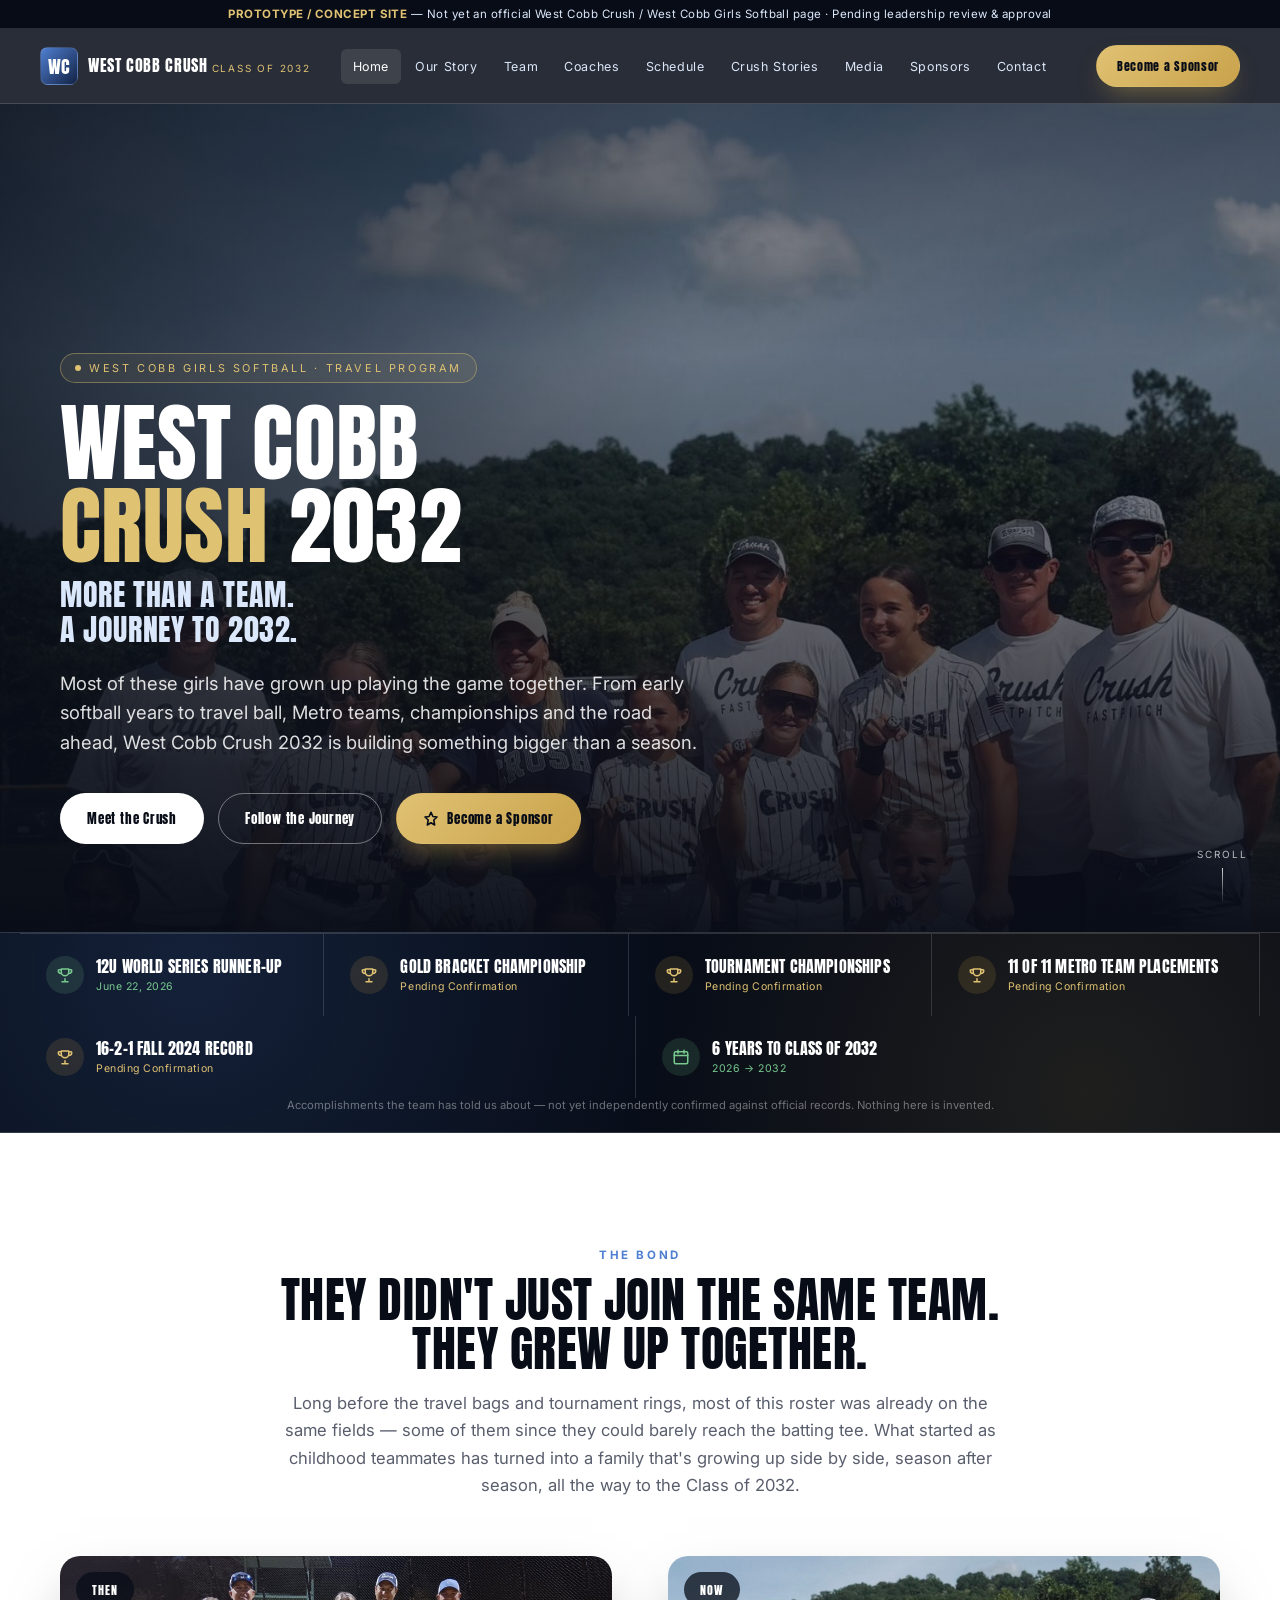
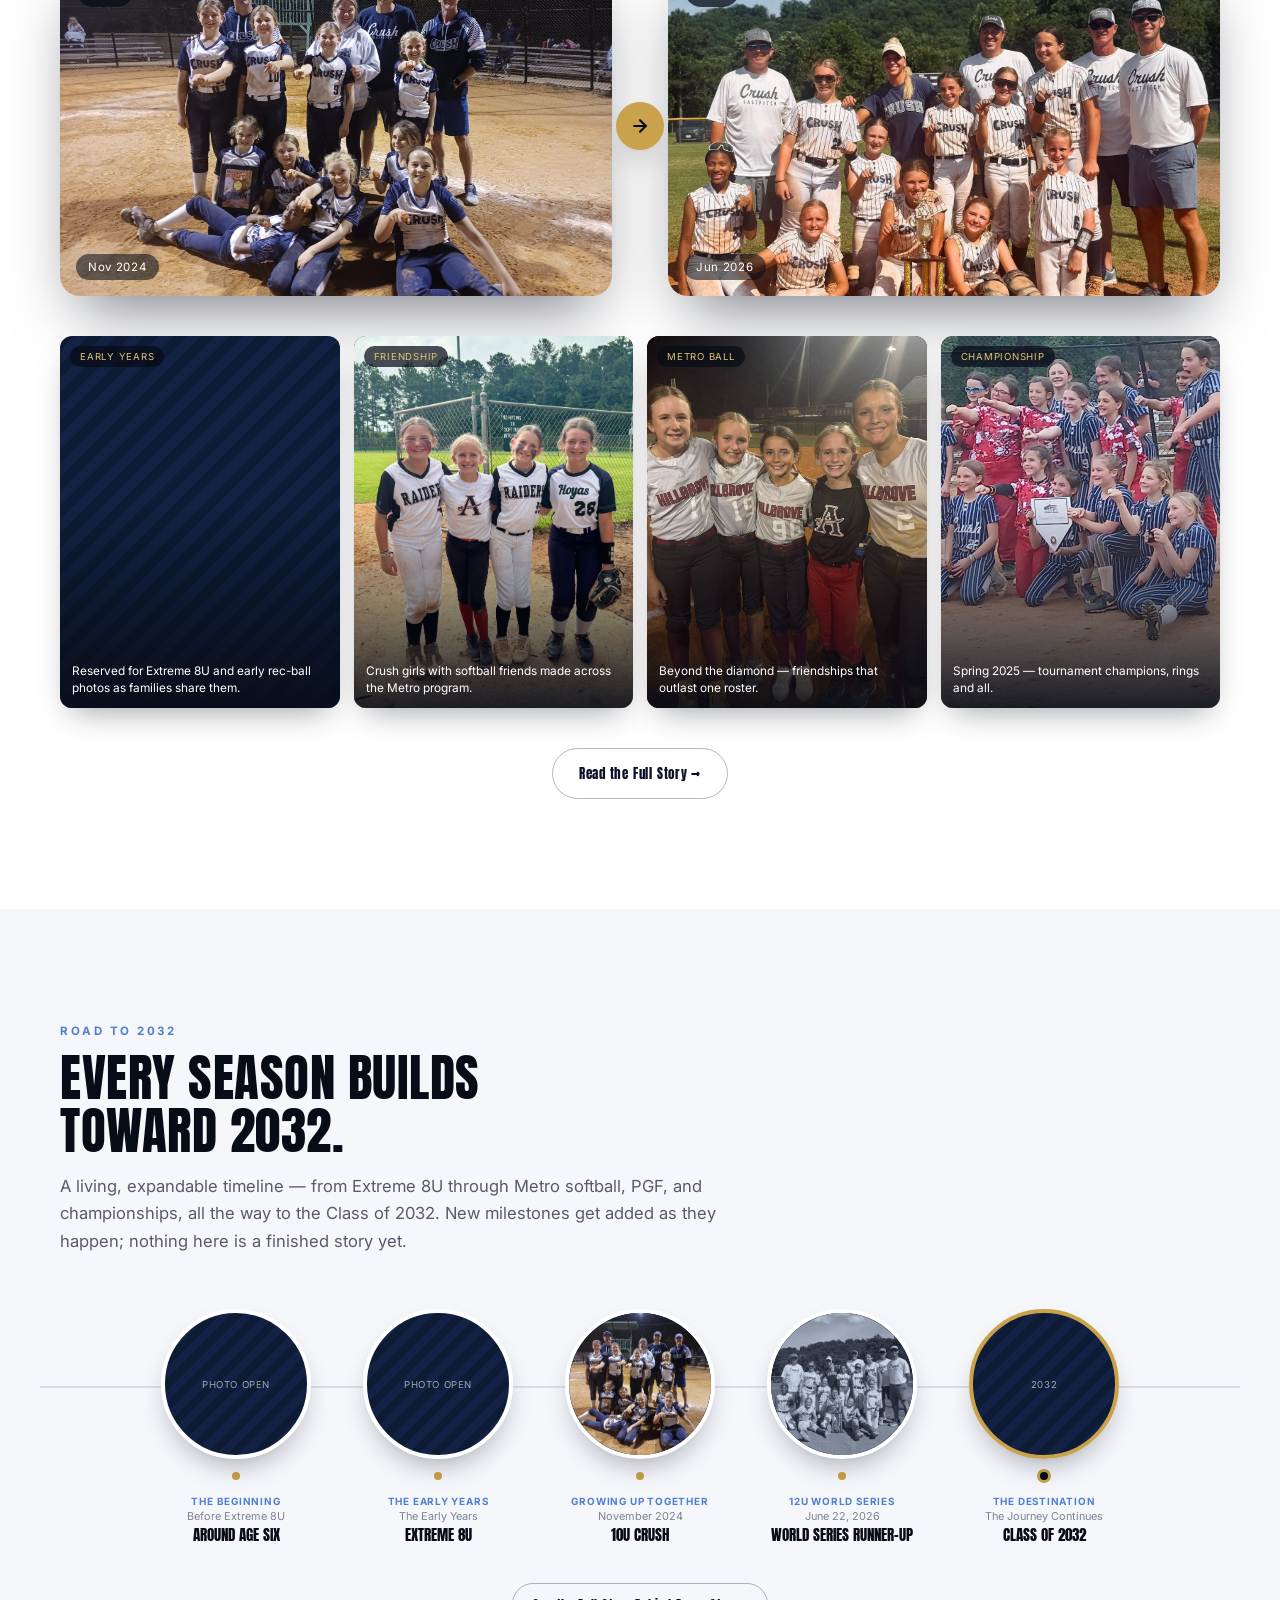
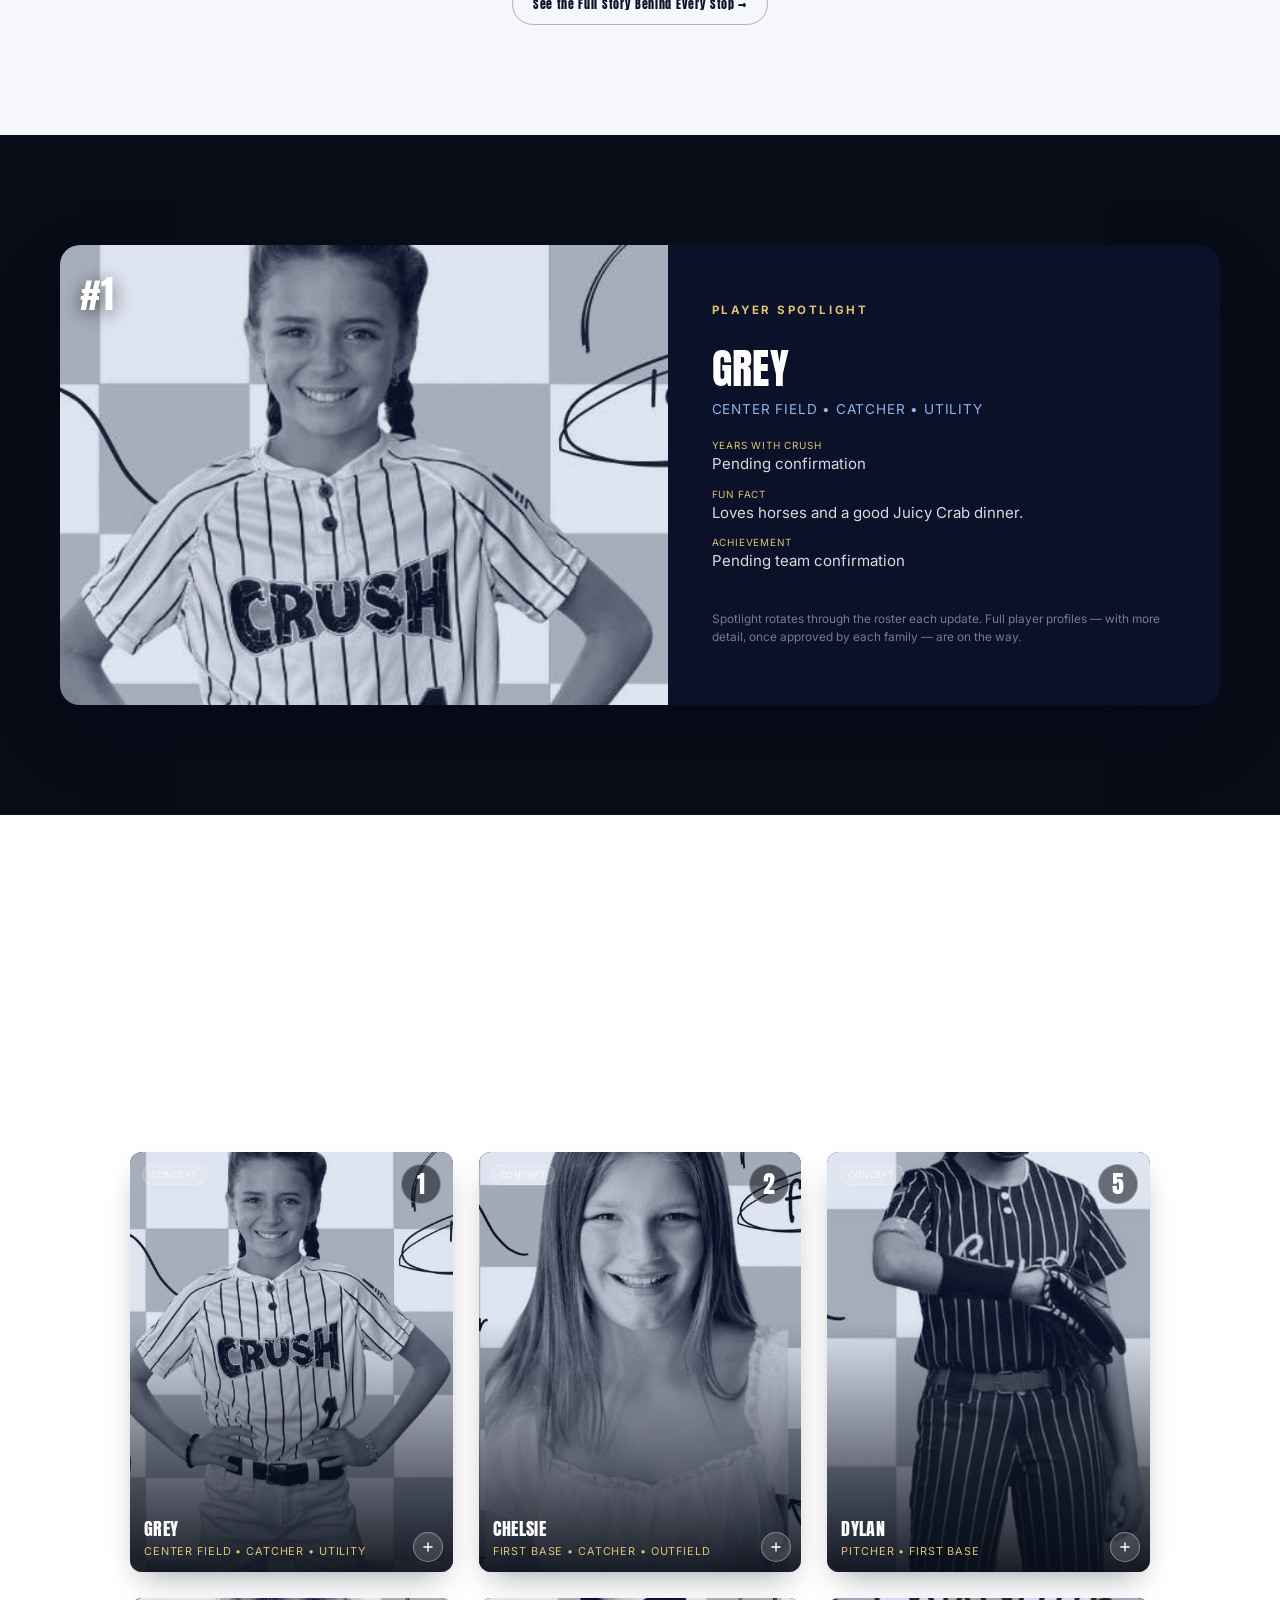
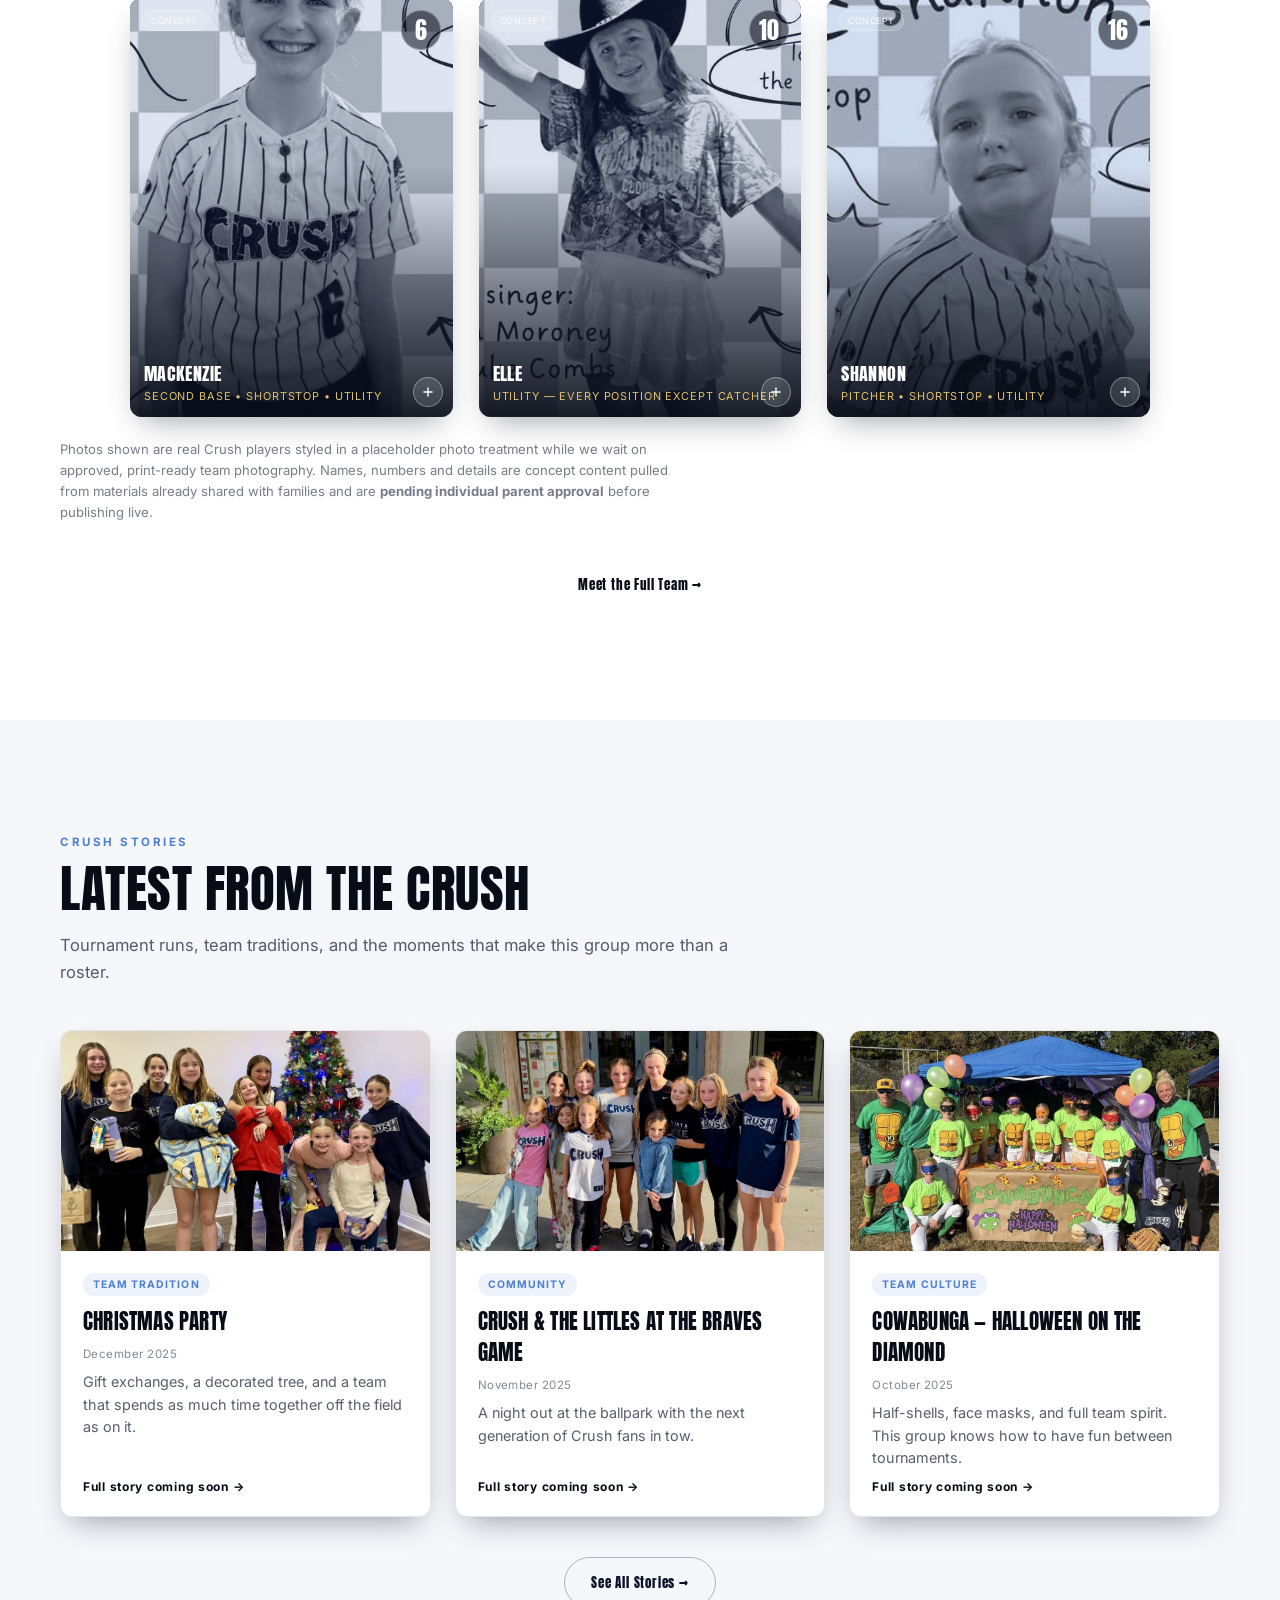
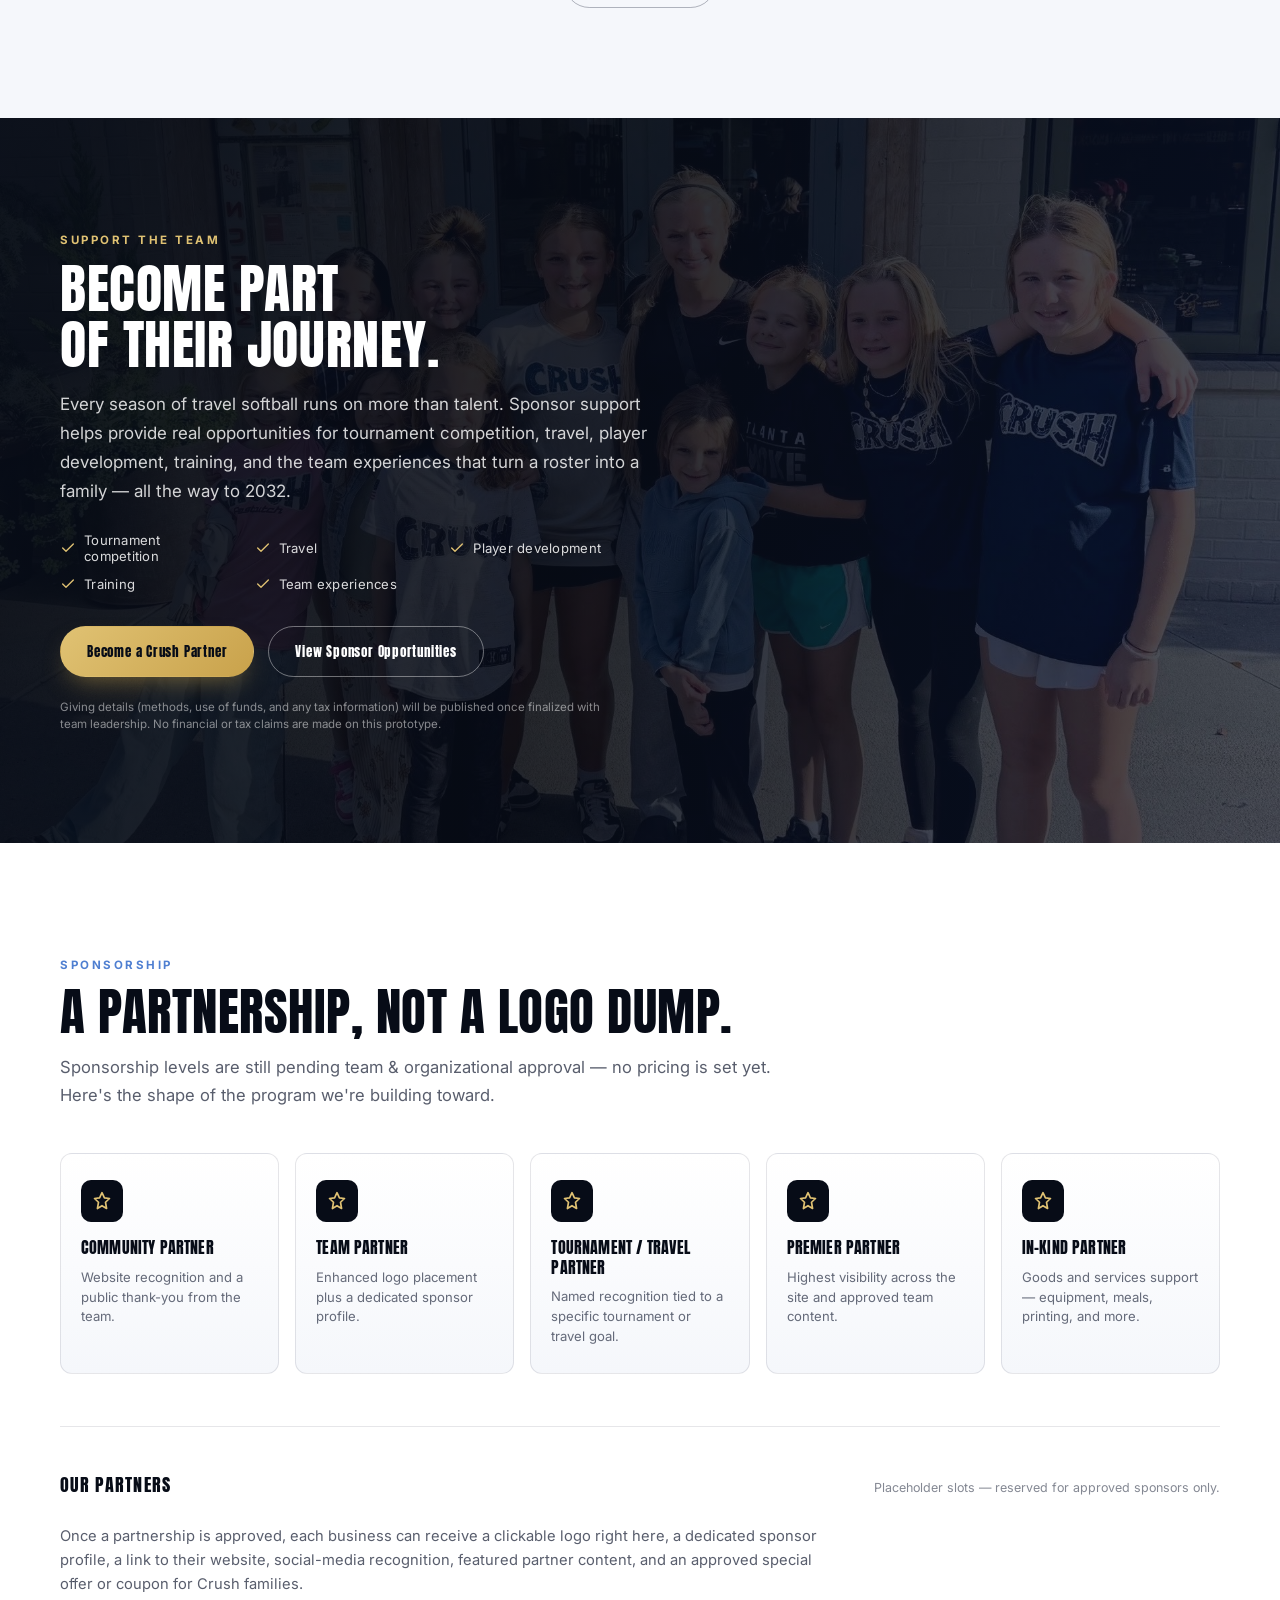
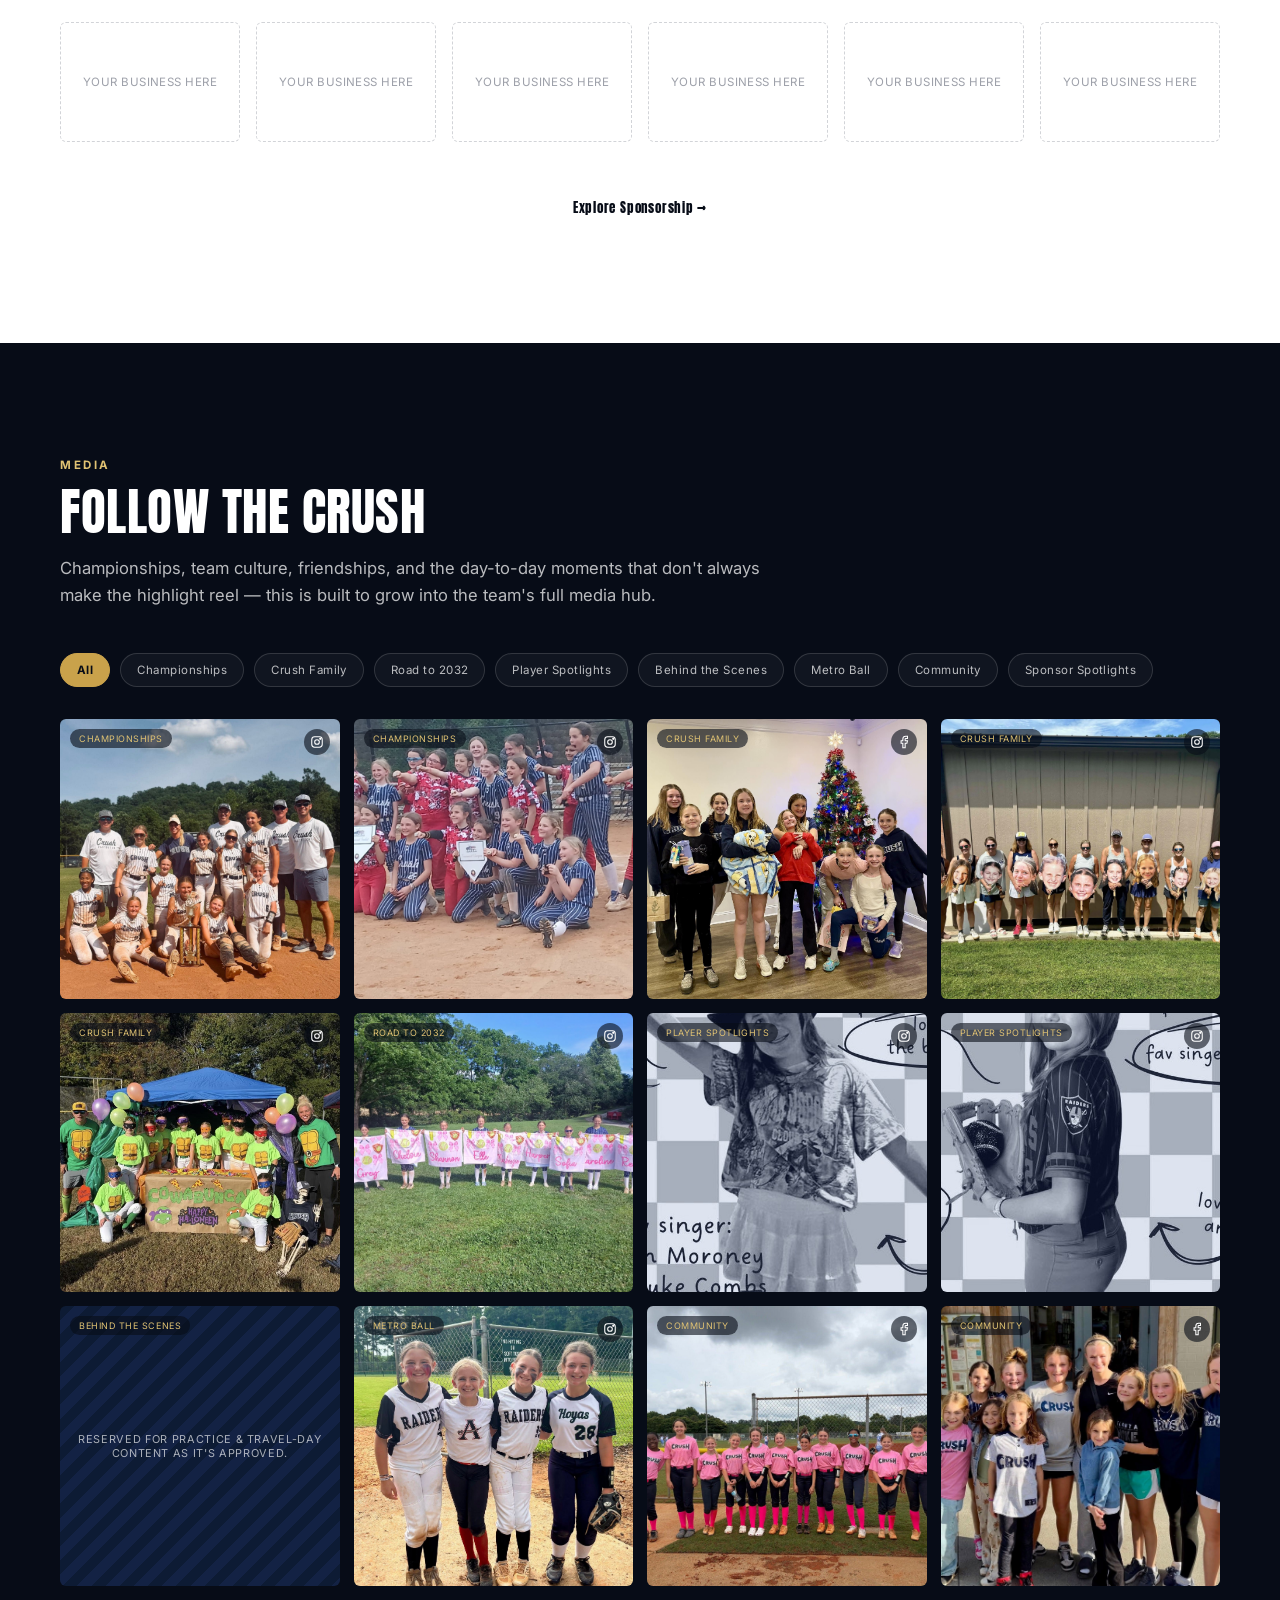
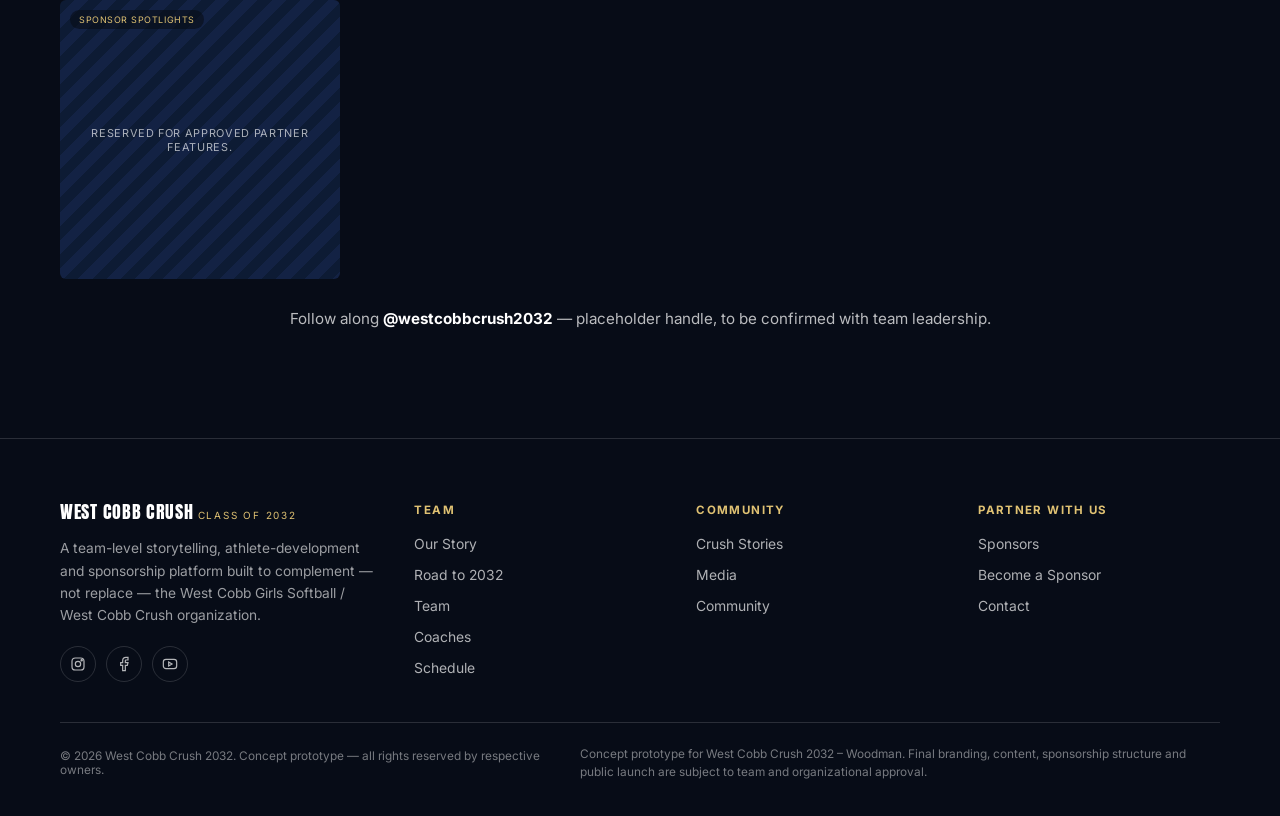
==== index.html @ 7a0d39ae "Initial site upload" ====
<!DOCTYPE html>
<html lang="en">
<head>
<meta charset="UTF-8">
<meta name="viewport" content="width=device-width, initial-scale=1.0">
<title>West Cobb Crush 2032 — More Than a Team. A Journey to 2032.</title>
<meta name="description" content="West Cobb Crush 2032 — a competitive girls travel softball team's digital home: their story, their journey, and how sponsors help fuel it.">

<!-- SEO / social preview (placeholder — update with real domain + image once live) -->
<meta property="og:title" content="West Cobb Crush 2032 — More Than a Team.">
<meta property="og:description" content="They didn't just join the same team. They grew up together. Follow the journey to the Class of 2032.">
<meta property="og:type" content="website">

<link rel="preconnect" href="https://fonts.googleapis.com">
<link rel="preconnect" href="https://fonts.gstatic.com" crossorigin>
<link href="https://fonts.googleapis.com/css2?family=Anton&family=Inter:wght@400;500;600;700;800&display=swap" rel="stylesheet">
<link rel="stylesheet" href="styles.css">
</head>
<body data-page="home">

<div id="site-header-mount"></div>

<main id="main">

  <!-- =================================================================
       1. CINEMATIC HERO
       ================================================================= -->
  <section class="hero" id="top">
    <div class="hero-media" role="img" aria-label="West Cobb Crush players celebrating on the infield with a championship trophy"></div>
    <div class="hero-scrim"></div>
    <div class="hero-content">
      <span class="eyebrow"><span class="dot"></span> West Cobb Girls Softball &middot; Travel Program</span>
      <h1>WEST COBB<br><span class="accent">CRUSH</span> 2032</h1>
      <p class="tagline">More than a team.<br>A journey to 2032.</p>
      <p class="lede">Most of these girls have grown up playing the game together. From early softball years to travel ball, Metro teams, championships and the road ahead, West Cobb Crush 2032 is building something bigger than a season.</p>
      <div class="hero-ctas">
        <a href="team.html" class="btn btn-primary">Meet the Crush</a>
        <a href="our-story.html" class="btn btn-outline">Follow the Journey</a>
        <a href="become-a-sponsor.html" class="btn btn-gold btn-emphasis">
          <svg viewBox="0 0 24 24" width="16" height="16" fill="none" stroke="currentColor" stroke-width="2.4" stroke-linecap="round" stroke-linejoin="round"><path d="M12 2l2.9 6.3L21 9l-4.8 4.5L17.5 21 12 17.6 6.5 21l1.3-7.5L3 9l6.1-.7z"/></svg>
          Become a Sponsor
        </a>
      </div>
    </div>
    <div class="hero-scroll" aria-hidden="true">
      <span>SCROLL</span>
      <span class="line"></span>
    </div>
  </section>

  <!-- =================================================================
       2. IMPACT / CREDIBILITY STRIP
       ================================================================= -->
  <section class="impact" aria-labelledby="impact-heading">
    <div class="container" style="padding-left:0; padding-right:0;">
      <h2 id="impact-heading" class="visually-hidden">Team highlights and milestones</h2>
      <div class="impact-strip" id="impactStrip" data-reveal></div>
    </div>
    <p style="text-align:center; margin-top:0; padding:0 20px 20px; font-size:.7rem; color:rgba(255,255,255,0.4);">
      Accomplishments the team has told us about — not yet independently confirmed against official records. Nothing here is invented.
    </p>
  </section>

  <!-- =================================================================
       3. THEY GREW UP TOGETHER — signature storytelling section
       ================================================================= -->
  <section class="grew-up section-pad" id="story">
    <div class="container">
      <div class="section-head center" data-reveal>
        <span class="kicker" id="growthKicker"></span>
        <h2 id="growthHeading"></h2>
        <p class="desc" id="growthCopy"></p>
      </div>

      <div class="then-now" data-reveal>
        <div class="then-now-panel then" id="thenPanel"></div>
        <div class="then-now-arrow" aria-hidden="true">
          <svg viewBox="0 0 24 24" width="20" height="20" fill="none" stroke="currentColor" stroke-width="2.5" stroke-linecap="round" stroke-linejoin="round"><line x1="5" y1="12" x2="19" y2="12"/><polyline points="12 5 19 12 12 19"/></svg>
        </div>
        <div class="then-now-panel now" id="nowPanel"></div>
      </div>

      <div class="growth-mosaic" id="growthMosaic" data-reveal></div>

      <div class="section-cta">
        <a href="our-story.html" class="btn btn-outline-dark">Read the Full Story &rarr;</a>
      </div>
    </div>
  </section>

  <!-- =================================================================
       4. ROAD TO 2032
       ================================================================= -->
  <section class="road section-pad" id="road">
    <div class="container">
      <div class="section-head" data-reveal>
        <span class="kicker">Road to 2032</span>
        <h2>Every season builds<br>toward 2032.</h2>
        <p class="desc">A living, expandable timeline — from Extreme 8U through Metro softball, PGF, and championships, all the way to the Class of 2032. New milestones get added as they happen; nothing here is a finished story yet.</p>
      </div>
    </div>

    <div class="container">
      <div class="journey-strip" id="journeyStrip" data-reveal></div>
      <div class="timeline-actions">
        <a href="our-story.html#road" class="btn btn-outline-dark btn-sm">See the Full Story Behind Every Stop &rarr;</a>
      </div>
    </div>
  </section>

  <!-- =================================================================
       4b. PLAYER SPOTLIGHT
       ================================================================= -->
  <section class="spotlight section-pad" id="spotlight-section">
    <div class="container">
      <div id="spotlight" data-reveal></div>
    </div>
  </section>

  <!-- =================================================================
       5. MEET THE CRUSH
       ================================================================= -->
  <section class="roster section-pad" id="roster">
    <div class="container">
      <div class="section-head" data-reveal>
        <span class="kicker">The Roster</span>
        <h2>Meet the Crush</h2>
        <p class="desc">A preview of the athletes behind the name. Every player profile on this site is built field-by-field so each family can choose exactly what's public — nothing publishes without approval.</p>
      </div>

      <div class="roster-grid" id="rosterGrid" data-reveal></div>

      <p class="roster-footnote">
        Photos shown are real Crush players styled in a placeholder photo treatment while we wait on approved, print-ready team photography. Names, numbers and details are concept content pulled from materials already shared with families and are <strong>pending individual parent approval</strong> before publishing live.
      </p>

      <div class="roster-actions">
        <a href="team.html" class="btn btn-primary">Meet the Full Team &rarr;</a>
      </div>
    </div>
  </section>

  <!-- =================================================================
       6. LATEST FROM THE CRUSH
       ================================================================= -->
  <section class="stories section-pad" id="latest">
    <div class="container">
      <div class="section-head" data-reveal>
        <span class="kicker">Crush Stories</span>
        <h2>Latest from the Crush</h2>
        <p class="desc">Tournament runs, team traditions, and the moments that make this group more than a roster.</p>
      </div>
      <div class="stories-grid" id="storiesGrid" data-reveal></div>
      <div class="section-cta">
        <a href="crush-stories.html" class="btn btn-outline-dark">See All Stories &rarr;</a>
      </div>
    </div>
  </section>

  <!-- =================================================================
       7. BECOME PART OF THEIR JOURNEY (sponsor conversion)
       ================================================================= -->
  <section class="fuel section-pad" id="fuel">
    <div class="fuel-media" role="img" aria-label="West Cobb Crush players on the road at a tournament"></div>
    <div class="fuel-scrim"></div>
    <div class="container">
      <div class="fuel-content" data-reveal>
        <span class="kicker on-dark">Support the Team</span>
        <h2>Become part<br>of their journey.</h2>
        <p class="lede">Every season of travel softball runs on more than talent. Sponsor support helps provide real opportunities for tournament competition, travel, player development, training, and the team experiences that turn a roster into a family — all the way to 2032.</p>
        <ul class="fuel-list" id="fuelList"></ul>
        <div class="fuel-ctas">
          <a href="become-a-sponsor.html" class="btn btn-gold btn-emphasis">Become a Crush Partner</a>
          <a href="sponsors.html" class="btn btn-outline">View Sponsor Opportunities</a>
        </div>
        <p class="fuel-disclaimer">Giving details (methods, use of funds, and any tax information) will be published once finalized with team leadership. No financial or tax claims are made on this prototype.</p>
      </div>
    </div>
  </section>

  <!-- =================================================================
       8. SPONSOR WALL
       ================================================================= -->
  <section class="sponsor-wall section-pad" id="sponsor-wall">
    <div class="container">
      <div class="section-head" data-reveal>
        <span class="kicker">Sponsorship</span>
        <h2>A partnership, not a logo dump.</h2>
        <p class="desc">Sponsorship levels are still pending team &amp; organizational approval — no pricing is set yet. Here's the shape of the program we're building toward.</p>
      </div>

      <div class="tier-grid" id="tierGrid" data-reveal></div>

      <div class="sponsor-logos" data-reveal>
        <div class="sponsor-logos-head">
          <h3>Our Partners</h3>
          <span>Placeholder slots — reserved for approved sponsors only.</span>
        </div>
        <p class="sponsor-benefits-copy">Once a partnership is approved, each business can receive a clickable logo right here, a dedicated sponsor profile, a link to their website, social-media recognition, featured partner content, and an approved special offer or coupon for Crush families.</p>
        <div class="logo-grid" id="logoGrid"></div>
      </div>

      <div class="sponsor-wall-cta">
        <a href="sponsors.html" class="btn btn-primary">Explore Sponsorship &rarr;</a>
      </div>
    </div>
  </section>

  <!-- =================================================================
       9. MEDIA HUB
       ================================================================= -->
  <section class="social section-pad" id="social">
    <div class="container">
      <div class="section-head" data-reveal>
        <span class="kicker on-dark">Media</span>
        <h2 class="on-dark">Follow the Crush</h2>
        <p class="desc on-dark">Championships, team culture, friendships, and the day-to-day moments that don't always make the highlight reel — this is built to grow into the team's full media hub.</p>
      </div>
      <div class="media-filters" id="mediaFilters" data-reveal></div>
      <div class="social-grid" id="socialGrid" data-reveal></div>
      <p class="social-handle">Follow along <strong>@westcobbcrush2032</strong> — placeholder handle, to be confirmed with team leadership.</p>
    </div>
  </section>

</main>

<div id="site-footer-mount"></div>

<script src="data.js"></script>
<script src="components.js"></script>
<script src="render.js"></script>
<script>
  document.addEventListener("DOMContentLoaded", function () {
    Site.renderImpactStrip("impactStrip");
    Site.renderGrowthStory();
    Site.renderJourneyStrip("journeyStrip", TIMELINE_ERAS.filter(function (e) { return e.highlight; }));
    Site.renderSpotlight("spotlight", PLAYERS[0]);
    Site.renderRoster("rosterGrid", PLAYERS.slice(0, 6));
    Site.renderStories("storiesGrid");
    Site.renderFuelList("fuelList");
    Site.renderSponsorTiers("tierGrid");
    Site.renderLogoWall("logoGrid");
    Site.renderMediaFilters("mediaFilters", "socialGrid");
    Site.renderSocial("socialGrid");
    Site.initReveal();
  });
</script>
</body>
</html>
---- styles.css ----
/* =========================================================================
   WEST COBB CRUSH 2032 — STYLESHEET
   Design system: dark navy / steel blue / white athletic palette with a
   restrained brass/gold accent reserved for sponsor & premium CTAs.
   Mobile-first. Section comments match index.html section IDs.
   ========================================================================= */

:root{
  /* ---- brand palette ---- */
  --navy-950:#070c17;
  --navy-900:#0a1128;
  --navy-800:#0d1b34;
  --navy-700:#132244;
  --navy-600:#1c3059;
  --blue-400:#4f7fd1;
  --blue-300:#8fb3ea;
  --ice-200:#dbe7fa;
  --white:#ffffff;
  --paper:#f5f7fb;
  --gold-400:#c9a24b;
  --gold-300:#e0c273;
  --line-on-dark:rgba(255,255,255,0.14);
  --line-on-light:rgba(10,17,40,0.10);

  /* ---- type ---- */
  --font-display: 'Anton', 'Oswald', sans-serif;
  --font-body: 'Inter', -apple-system, BlinkMacSystemFont, 'Segoe UI', sans-serif;

  /* ---- misc ---- */
  --container: 1240px;
  --radius-sm: 6px;
  --radius-md: 12px;
  --radius-lg: 20px;
  --shadow-lg: 0 30px 60px -20px rgba(6,10,25,0.55);
  --shadow-md: 0 14px 30px -12px rgba(6,10,25,0.4);
  --ease: cubic-bezier(.22,.61,.36,1);
}

*,*::before,*::after{ box-sizing:border-box; }
html{ scroll-behavior:smooth; }
body{
  margin:0;
  font-family:var(--font-body);
  background:var(--paper);
  color:var(--navy-900);
  -webkit-font-smoothing:antialiased;
  overflow-x:hidden;
}
img{ max-width:100%; display:block; }
a{ color:inherit; text-decoration:none; }
ul{ margin:0; padding:0; list-style:none; }
button{ font-family:inherit; cursor:pointer; }
h1,h2,h3,h4{ margin:0; font-family:var(--font-display); font-weight:400; letter-spacing:0.01em; }
p{ margin:0; }
.container{ width:100%; max-width:var(--container); margin:0 auto; padding:0 20px; }
@media(min-width:840px){ .container{ padding:0 40px; } }

.visually-hidden{
  position:absolute; width:1px; height:1px; overflow:hidden;
  clip:rect(0 0 0 0); white-space:nowrap;
}

/* skip link */
.skip-link{
  position:absolute; top:-60px; left:12px; background:var(--gold-400); color:var(--navy-950);
  padding:10px 16px; border-radius:8px; z-index:999; font-weight:700; transition:top .2s var(--ease);
}
.skip-link:focus{ top:12px; }

/* =========================================================================
   STATUS RIBBON (organizational positioning disclosure)
   ========================================================================= */
.status-ribbon{
  background:var(--navy-950);
  color:var(--ice-200);
  font-size:.72rem;
  letter-spacing:.04em;
  text-align:center;
  padding:7px 16px;
  border-bottom:1px solid var(--line-on-dark);
}
.status-ribbon strong{ color:var(--gold-300); font-weight:700; }

/* =========================================================================
   NAV
   ========================================================================= */
.site-header{
  position:sticky; top:0; z-index:100;
  background:rgba(7,12,23,0.86);
  backdrop-filter:blur(10px) saturate(140%);
  -webkit-backdrop-filter:blur(10px) saturate(140%);
  border-bottom:1px solid var(--line-on-dark);
}
.nav{
  display:flex; align-items:center; justify-content:space-between;
  padding:14px 20px;
}
@media(min-width:840px){ .nav{ padding:16px 40px; } }

.brand{ display:flex; align-items:center; gap:10px; color:var(--white); }
.brand-mark{
  width:38px; height:38px; border-radius:8px;
  background:linear-gradient(135deg,var(--blue-400),var(--navy-700));
  display:flex; align-items:center; justify-content:center;
  font-family:var(--font-display); font-size:1.1rem; color:var(--white);
  border:1px solid var(--line-on-dark);
  flex:none;
}
.brand-text{ line-height:1.05; }
.brand-text .line1{ font-family:var(--font-display); font-size:1rem; letter-spacing:.04em; }
.brand-text .line2{ font-size:.62rem; letter-spacing:.18em; color:var(--gold-300); }

.nav-links{
  display:none;
  align-items:center;
  gap:2px;
}
@media(min-width:1080px){
  .nav-links{ display:flex; }
}
.nav-links a{
  color:var(--ice-200);
  font-size:.78rem;
  letter-spacing:.05em;
  padding:10px 12px;
  border-radius:6px;
  transition:background .18s var(--ease), color .18s var(--ease);
  position:relative;
}
.nav-links a:hover{ background:rgba(255,255,255,0.08); color:var(--white); }
.nav-links a.is-active, .nav-links a[aria-current="page"]{ background:rgba(255,255,255,0.1); color:var(--white); }
.mobile-menu a[aria-current="page"]{ color:var(--gold-300); }
.nav-links .soon{
  opacity:.45;
  pointer-events:none;
}
.nav-links .soon::after{
  content:'SOON';
  font-size:.52rem;
  vertical-align:super;
  margin-left:3px;
  letter-spacing:.05em;
  color:var(--gold-300);
}
.nav-cta{
  display:none;
}
@media(min-width:1080px){
  .nav-cta{
    display:inline-flex;
    margin-left:8px;
  }
}

.nav-toggle{
  display:inline-flex; align-items:center; justify-content:center;
  width:42px; height:42px; border-radius:8px;
  background:rgba(255,255,255,0.06); border:1px solid var(--line-on-dark);
  color:var(--white);
}
@media(min-width:1080px){ .nav-toggle{ display:none; } }
.nav-toggle svg{ width:20px; height:20px; }

.mobile-menu{
  display:none;
  position:fixed; inset:0 0 0 0;
  top:0;
  background:var(--navy-950);
  z-index:150;
  padding:20px;
  overflow-y:auto;
}
.mobile-menu.open{ display:block; }
.mobile-menu-head{ display:flex; justify-content:space-between; align-items:center; margin-bottom:24px; }
.mobile-menu-close{
  width:42px; height:42px; border-radius:8px; background:rgba(255,255,255,0.06);
  border:1px solid var(--line-on-dark); color:var(--white); display:flex; align-items:center; justify-content:center;
}
.mobile-menu ul{ display:flex; flex-direction:column; }
.mobile-menu a{
  color:var(--white); font-family:var(--font-display); font-size:1.5rem;
  letter-spacing:.02em; padding:14px 4px; border-bottom:1px solid var(--line-on-dark);
  display:flex; justify-content:space-between; align-items:center;
}
.mobile-menu .soon{ opacity:.4; pointer-events:none; }
.mobile-menu .soon-tag{ font-family:var(--font-body); font-size:.6rem; letter-spacing:.1em; color:var(--gold-300); }
.mobile-menu .mobile-cta{ margin-top:24px; }

/* =========================================================================
   BUTTONS
   ========================================================================= */
.btn{
  display:inline-flex; align-items:center; justify-content:center; gap:8px;
  font-family:var(--font-display); font-size:.82rem; letter-spacing:.06em;
  padding:15px 26px; border-radius:999px; border:1px solid transparent;
  transition:transform .18s var(--ease), box-shadow .18s var(--ease), background .18s var(--ease), color .18s var(--ease), border-color .18s var(--ease);
  white-space:nowrap;
}
.btn:active{ transform:translateY(1px); }
.btn-primary{
  background:var(--white); color:var(--navy-950);
}
.btn-primary:hover{ background:var(--ice-200); box-shadow:var(--shadow-md); transform:translateY(-2px); }

.btn-gold{
  background:linear-gradient(135deg,var(--gold-300),var(--gold-400));
  color:var(--navy-950);
  box-shadow:0 12px 26px -10px rgba(201,162,75,0.55);
}
.btn-gold:hover{ transform:translateY(-2px); box-shadow:0 18px 34px -10px rgba(201,162,75,0.7); }

.btn-outline{
  background:transparent; color:var(--white); border-color:rgba(255,255,255,0.4);
}
.btn-outline:hover{ background:rgba(255,255,255,0.1); border-color:var(--white); }

.btn-outline-dark{
  background:transparent; color:var(--navy-900); border-color:rgba(10,17,40,0.3);
}
.btn-outline-dark:hover{ background:rgba(10,17,40,0.06); border-color:var(--navy-900); }

.btn-sm{ padding:11px 20px; font-size:.72rem; }
.btn-block{ width:100%; }

/* extra emphasis ring for the hero / fuel "Become a Sponsor" CTA */
.btn-emphasis{
  position:relative;
  animation:emphasisPulse 2.6s ease-out 1;
}
@keyframes emphasisPulse{
  0%{ box-shadow:0 0 0 0 rgba(201,162,75,0.55); }
  70%{ box-shadow:0 0 0 14px rgba(201,162,75,0); }
  100%{ box-shadow:0 0 0 0 rgba(201,162,75,0); }
}

/* =========================================================================
   HERO
   ========================================================================= */
.hero{
  position:relative;
  min-height:92vh;
  display:flex; flex-direction:column; justify-content:flex-end;
  color:var(--white);
  overflow:hidden;
}
.hero-media{
  position:absolute; inset:0;
  background-image:url('assets/photos/hero.jpg');
  background-size:cover;
  background-position:center 18%;
  transform:scale(1.04);
}
.hero-scrim{
  position:absolute; inset:0;
  background:
    linear-gradient(180deg, rgba(7,12,23,0.55) 0%, rgba(7,12,23,0.35) 30%, rgba(7,12,23,0.65) 68%, rgba(7,12,23,0.96) 100%),
    linear-gradient(90deg, rgba(7,12,23,0.7) 0%, rgba(7,12,23,0.1) 55%);
}
.hero-content{
  position:relative;
  padding:120px 20px 64px;
  max-width:var(--container);
  margin:0 auto;
  width:100%;
}
@media(min-width:840px){ .hero-content{ padding:160px 40px 88px; } }

.eyebrow{
  display:inline-flex; align-items:center; gap:8px;
  font-size:.68rem; letter-spacing:.24em; text-transform:uppercase;
  color:var(--gold-300); margin-bottom:18px;
  border:1px solid rgba(224,194,115,0.4);
  padding:7px 14px; border-radius:999px;
  background:rgba(224,194,115,0.08);
}
.eyebrow .dot{ width:6px; height:6px; border-radius:50%; background:var(--gold-300); }

.hero h1{
  font-size:clamp(2.6rem, 9vw, 5.4rem);
  line-height:0.96;
  letter-spacing:.005em;
  text-transform:uppercase;
}
.hero h1 .accent{ color:var(--gold-300); }
.hero .tagline{
  font-family:var(--font-display);
  font-size:clamp(1.15rem, 3vw, 1.9rem);
  letter-spacing:.02em;
  text-transform:uppercase;
  color:var(--ice-200);
  margin-top:10px;
  line-height:1.15;
}
.hero .lede{
  margin-top:22px;
  font-size:clamp(1rem,1.6vw,1.15rem);
  line-height:1.6;
  color:rgba(255,255,255,0.86);
  max-width:640px;
}
.hero-ctas{
  margin-top:36px;
  display:flex; flex-wrap:wrap; gap:14px;
}
.hero-scroll{
  position:absolute; bottom:28px; right:32px;
  display:none;
  flex-direction:column; align-items:center; gap:8px;
  color:rgba(255,255,255,0.7); font-size:.62rem; letter-spacing:.2em;
}
@media(min-width:840px){ .hero-scroll{ display:flex; } }
.hero-scroll .line{ width:1px; height:36px; background:linear-gradient(180deg, rgba(255,255,255,.8), transparent); animation:scrollPulse 2s infinite; }
@keyframes scrollPulse{ 0%{ opacity:.2; } 50%{ opacity:1; } 100%{ opacity:.2; } }

/* =========================================================================
   SECTION SCAFFOLDING
   ========================================================================= */
section{ position:relative; }
.section-pad{ padding:76px 0; }
@media(min-width:840px){ .section-pad{ padding:110px 0; } }
.section-pad-sm{ padding:56px 0; }
@media(min-width:840px){ .section-pad-sm{ padding:80px 0; } }

.section-head{
  max-width:720px;
  margin-bottom:44px;
}
.section-head.center{ margin-left:auto; margin-right:auto; text-align:center; }
.kicker{
  display:inline-block;
  font-size:.72rem; letter-spacing:.22em; text-transform:uppercase;
  color:var(--blue-400); font-weight:700; margin-bottom:14px;
}
.kicker.on-dark{ color:var(--gold-300); }
.section-head h2{
  font-size:clamp(2rem, 4.6vw, 3.2rem);
  text-transform:uppercase;
  line-height:1.02;
  color:var(--navy-950);
}
.section-head h2.on-dark{ color:var(--white); }
.section-head .desc{
  margin-top:16px;
  font-size:1.04rem;
  line-height:1.65;
  color:rgba(10,17,40,0.68);
}
.section-head .desc.on-dark{ color:rgba(255,255,255,0.72); }

.on-dark-section{ background:var(--navy-950); color:var(--white); }

/* =========================================================================
   IMPACT / CREDIBILITY STRIP
   ========================================================================= */
.impact{
  background:
    radial-gradient(circle at 15% 20%, rgba(79,127,209,0.18), transparent 45%),
    radial-gradient(circle at 85% 80%, rgba(201,162,75,0.12), transparent 40%),
    var(--navy-950);
  color:var(--white);
  border-top:1px solid var(--line-on-dark);
  border-bottom:1px solid var(--line-on-dark);
}
.impact-kicker{ display:block; margin-bottom:18px; }

.impact-grid{
  display:grid; grid-template-columns:1fr; gap:1px;
  background:var(--line-on-dark);
  border:1px solid var(--line-on-dark);
  border-radius:var(--radius-lg);
  overflow:hidden;
}
@media(min-width:560px){ .impact-grid{ grid-template-columns:repeat(2,1fr); } }
@media(min-width:760px){ .impact-grid{ grid-template-columns:repeat(3,1fr); } }
@media(min-width:960px){ .impact-grid{ grid-template-columns:repeat(6,1fr); } }
.impact-tile{
  background:var(--navy-950);
  padding:30px 22px;
  text-align:center;
  display:flex; flex-direction:column; align-items:center; justify-content:center;
  gap:10px;
}
.impact-value{
  font-family:var(--font-display);
  font-size:clamp(2.4rem, 5vw, 3.4rem);
  color:var(--white);
  line-height:1;
}
.impact-value.impact-value--label{
  font-size:clamp(1.05rem, 2vw, 1.3rem);
  text-transform:uppercase;
  letter-spacing:.02em;
  line-height:1.25;
}
.impact-value.placeholder{ color:rgba(255,255,255,0.7); }
.impact-label{
  font-size:.78rem; letter-spacing:.08em; text-transform:uppercase;
  color:rgba(255,255,255,0.65);
}
.impact-note{
  font-size:.66rem; letter-spacing:.06em; color:var(--gold-300);
  text-transform:uppercase;
  border:1px solid rgba(224,194,115,0.35);
  border-radius:999px; padding:4px 12px;
}
.impact-tile.verified .impact-note{ color:#78c98f; border-color:rgba(120,201,143,0.4); }

/* Compact single-line highlight strip — used on Home instead of the boxed
   grid above, so highlights read like confident quick-hit stats rather
   than a wall of "pending" cards. */
.impact-strip{
  display:flex; flex-wrap:wrap; justify-content:center;
  gap:0;
  border-top:1px solid var(--line-on-dark);
}
.is-item{
  display:flex; align-items:center; gap:12px;
  padding:22px 26px;
  border-right:1px solid var(--line-on-dark);
  flex:1 1 auto;
  min-width:220px;
}
.is-item:last-child{ border-right:none; }
.is-icon{
  flex:none; width:38px; height:38px; border-radius:50%;
  background:rgba(201,162,75,0.14); color:var(--gold-300);
  display:flex; align-items:center; justify-content:center;
}
.is-icon svg{ width:18px; height:18px; }
.is-text{ line-height:1.3; }
.is-value{ font-family:var(--font-display); font-size:1.02rem; letter-spacing:.01em; text-transform:uppercase; color:var(--white); }
.is-status{ display:block; font-size:.66rem; letter-spacing:.05em; color:var(--gold-300); margin-top:2px; }
.is-item.verified .is-status{ color:#78c98f; }
.is-item.verified .is-icon{ background:rgba(120,201,143,0.14); color:#78c98f; }

/* =========================================================================
   PLAYER SPOTLIGHT — big magazine-style feature card
   ========================================================================= */
.spotlight{ background:var(--navy-950); color:var(--white); overflow:hidden; }
.spotlight-card{
  display:grid; grid-template-columns:1fr; border-radius:var(--radius-lg);
  overflow:hidden; background:var(--navy-900); box-shadow:var(--shadow-lg);
}
@media(min-width:840px){ .spotlight-card{ grid-template-columns:1.1fr 1fr; } }
.spotlight-media{ position:relative; min-height:320px; background:var(--navy-800); }
@media(min-width:840px){ .spotlight-media{ min-height:460px; } }
.spotlight-media img{ position:absolute; inset:0; width:100%; height:100%; object-fit:cover; object-position:top center; }
.spotlight-media .sp-number{
  position:absolute; top:20px; left:20px;
  font-family:var(--font-display); font-size:2.4rem; color:var(--white);
  text-shadow:0 4px 18px rgba(0,0,0,0.6);
}
.spotlight-body{ padding:32px 28px; display:flex; flex-direction:column; justify-content:center; gap:16px; }
@media(min-width:840px){ .spotlight-body{ padding:48px 44px; } }
.spotlight-body .kicker{ color:var(--gold-300); }
.spotlight-body h3{ font-family:var(--font-display); font-size:clamp(1.8rem,3.4vw,2.6rem); text-transform:uppercase; line-height:1.05; }
.spotlight-body .sp-position{ font-size:.85rem; letter-spacing:.06em; text-transform:uppercase; color:var(--blue-300); margin-top:-6px; }
.spotlight-facts{ display:flex; flex-direction:column; gap:12px; margin-top:6px; }
.spotlight-facts dt{ font-size:.62rem; letter-spacing:.08em; text-transform:uppercase; color:var(--gold-300); }
.spotlight-facts dd{ margin:2px 0 0; font-size:.94rem; line-height:1.5; color:rgba(255,255,255,0.85); }
.spotlight-note{ font-size:.74rem; color:rgba(255,255,255,0.45); line-height:1.5; margin-top:6px; }

/* =========================================================================
   THEY GREW UP TOGETHER — signature storytelling section
   ========================================================================= */
.grew-up{ background:var(--white); }
.grew-up .section-head h2{ font-size:clamp(1.9rem, 4.4vw, 3rem); }

.growth-mosaic{
  margin-top:40px;
  display:grid; grid-template-columns:repeat(2,1fr); gap:14px;
}
@media(min-width:720px){ .growth-mosaic{ grid-template-columns:repeat(4,1fr); } }
.mosaic-tile{
  position:relative; border-radius:var(--radius-md); overflow:hidden;
  aspect-ratio:3/4; background:var(--navy-800);
  box-shadow:var(--shadow-md);
  display:flex; flex-direction:column; justify-content:flex-end;
}
.mosaic-tile img{ position:absolute; inset:0; width:100%; height:100%; object-fit:cover; }
.mosaic-tile.empty{
  background:repeating-linear-gradient(135deg, var(--navy-800), var(--navy-800) 10px, var(--navy-700) 10px, var(--navy-700) 20px);
}
.mosaic-tile .mo-scrim{
  position:absolute; inset:0;
  background:linear-gradient(180deg, rgba(7,12,23,0) 45%, rgba(7,12,23,0.9) 100%);
}
.mosaic-tile .mo-tag{
  position:absolute; top:10px; left:10px;
  background:rgba(7,12,23,0.72); color:var(--gold-300);
  font-size:.6rem; letter-spacing:.08em; text-transform:uppercase;
  padding:5px 10px; border-radius:999px; z-index:2;
}
.mosaic-tile .mo-caption{
  position:relative; z-index:2; padding:12px; color:var(--white);
  font-size:.74rem; line-height:1.4;
}

/* =========================================================================
   ROAD TO 2032 TIMELINE
   ========================================================================= */
.road{ background:var(--paper); }
.timeline-scroller{
  display:flex; gap:20px; overflow-x:auto; padding:8px 20px 26px;
  scroll-snap-type:x proximity;
  margin:0 -20px;
  scrollbar-width:thin;
}
@media(min-width:840px){ .timeline-scroller{ padding:8px 40px 26px; margin:0 -40px; } }
.timeline-scroller::-webkit-scrollbar{ height:8px; }
.timeline-scroller::-webkit-scrollbar-thumb{ background:var(--line-on-light); border-radius:8px; }

.timeline-card{
  scroll-snap-align:start;
  flex:0 0 auto;
  width:260px;
  width:min(78vw, 260px);
  background:var(--white);
  border-radius:var(--radius-md);
  overflow:hidden;
  border:1px solid var(--line-on-light);
  box-shadow:var(--shadow-md);
  display:flex; flex-direction:column;
}
.timeline-card .tl-media{
  height:170px; position:relative; background:var(--navy-700);
}
.timeline-card .tl-media img{ width:100%; height:100%; object-fit:cover; }
.timeline-card .tl-media.empty{
  display:flex; align-items:center; justify-content:center;
  background:repeating-linear-gradient(135deg, var(--navy-800), var(--navy-800) 10px, var(--navy-700) 10px, var(--navy-700) 20px);
}
.timeline-card .tl-media.empty span{
  font-size:.66rem; letter-spacing:.1em; color:rgba(255,255,255,0.6); text-transform:uppercase; text-align:center; padding:0 16px;
}
.timeline-card .tl-tag{
  position:absolute; top:10px; left:10px;
  background:rgba(7,12,23,0.75); color:var(--gold-300);
  font-size:.6rem; letter-spacing:.1em; text-transform:uppercase;
  padding:5px 10px; border-radius:999px;
}
.timeline-card .tl-body{ padding:18px; display:flex; flex-direction:column; gap:8px; flex:1; }
.timeline-card .tl-date{ font-size:.68rem; letter-spacing:.08em; text-transform:uppercase; color:var(--blue-400); font-weight:700; }
.timeline-card h3{ font-size:1.2rem; text-transform:uppercase; color:var(--navy-950); }
.timeline-card p{ font-size:.85rem; line-height:1.5; color:rgba(10,17,40,0.68); }
.timeline-card .tl-story{
  margin-top:auto; padding-top:6px;
  font-size:.7rem; font-weight:700; letter-spacing:.05em; text-transform:uppercase;
  color:var(--navy-950); opacity:.35;
}
.timeline-card.capstone .tl-story{ color:var(--gold-300); opacity:.7; }
.timeline-card.capstone{
  background:var(--navy-950); border-color:var(--navy-700);
}
.timeline-card.capstone .tl-date{ color:var(--gold-300); }
.timeline-card.capstone h3{ color:var(--white); }
.timeline-card.capstone p{ color:rgba(255,255,255,0.72); }

.timeline-actions{
  display:flex; justify-content:center; margin-top:8px;
}

/* =========================================================================
   JOURNEY STRIP — photographic "growing up together" timeline preview
   used on the homepage in place of a text-heavy card row. Full detail
   still lives on Our Story; this is the visual, scannable teaser.
   ========================================================================= */
.journey-strip{
  position:relative;
  display:flex; align-items:flex-start;
  gap:36px;
  overflow-x:auto;
  padding:10px 20px 22px;
  margin:0 -20px;
  scroll-snap-type:x proximity;
  scrollbar-width:thin;
}
@media(min-width:840px){ .journey-strip{ padding:10px 40px 30px; margin:0 -40px; gap:52px; justify-content:center; } }
.journey-strip::-webkit-scrollbar{ height:8px; }
.journey-strip::-webkit-scrollbar-thumb{ background:var(--line-on-light); border-radius:8px; }
.journey-strip::before{
  content:"";
  position:absolute; left:20px; right:20px; top:87px;
  height:2px; background:var(--line-on-light); z-index:0;
}
.js-stop{
  position:relative; z-index:1;
  flex:0 0 auto; width:150px;
  scroll-snap-align:start;
  display:flex; flex-direction:column; align-items:center;
  text-align:center;
}
.js-photo{
  position:relative;
  width:150px; height:150px; border-radius:50%;
  overflow:hidden; background:var(--navy-800);
  border:4px solid var(--white); box-shadow:var(--shadow-md);
}
.js-photo img{ position:absolute; inset:0; width:100%; height:100%; object-fit:cover; }
.js-photo.empty{
  display:flex; align-items:center; justify-content:center;
  background:repeating-linear-gradient(135deg, var(--navy-800), var(--navy-800) 8px, var(--navy-700) 8px, var(--navy-700) 16px);
}
.js-photo.empty span{ font-size:.6rem; letter-spacing:.06em; text-transform:uppercase; color:rgba(255,255,255,0.6); padding:0 14px; }
.js-dot{
  width:14px; height:14px; border-radius:50%;
  background:var(--gold-400); border:3px solid var(--paper);
  margin-top:10px;
}
.js-stop.js-capstone .js-photo{ border-color:var(--gold-400); }
.js-stop.js-capstone .js-dot{ background:var(--navy-950); border-color:var(--gold-400); }
/* "What's Ahead" stops (2027–2031) — outlined/lighter, the road still to come */
.js-stop.js-future .js-photo{
  background:transparent; border:2px dashed rgba(201,162,75,0.55);
  box-shadow:none;
}
.js-stop.js-future .js-photo span{ color:var(--gold-500); font-family:var(--font-display); font-size:1.3rem; }
.js-stop.js-future .js-dot{ background:var(--paper); border-color:rgba(201,162,75,0.6); }
.js-stop.js-future .js-title{ color:rgba(10,17,40,0.65); }
.js-tag{ margin-top:12px; font-size:.62rem; letter-spacing:.08em; text-transform:uppercase; color:var(--blue-400); font-weight:700; }
.js-date{ font-size:.68rem; color:rgba(10,17,40,0.5); margin-top:2px; }
.js-title{ margin-top:4px; font-family:var(--font-display); font-size:.92rem; text-transform:uppercase; color:var(--navy-950); line-height:1.2; }

/* then/now */
.then-now{
  margin-top:56px;
  display:grid; gap:20px;
  grid-template-columns:1fr;
}
@media(min-width:720px){ .then-now{ grid-template-columns:1fr 56px 1fr; align-items:center; gap:0; } }
.then-now-panel{ position:relative; border-radius:var(--radius-lg); overflow:hidden; box-shadow:var(--shadow-lg); }
.then-now-panel img{ width:100%; height:340px; object-fit:cover; display:block; }
.then-now-panel .tn-label{
  position:absolute; top:16px; left:16px;
  background:rgba(7,12,23,0.75); color:var(--white);
  font-family:var(--font-display); letter-spacing:.08em; font-size:.78rem;
  padding:8px 16px; border-radius:999px;
}
.then-now-panel .tn-date{
  position:absolute; bottom:16px; left:16px;
  color:var(--white); font-size:.72rem; letter-spacing:.06em;
  background:rgba(7,12,23,0.55); padding:6px 12px; border-radius:999px;
}
.then-now-arrow{
  display:none;
}
@media(min-width:720px){
  .then-now-arrow{
    display:flex; align-items:center; justify-content:center;
    position:relative; z-index:2;
    width:48px; height:48px; border-radius:50%;
    background:var(--gold-400); color:var(--navy-950);
    justify-self:center;
    box-shadow:var(--shadow-md);
  }
}
.then-now-caption{
  text-align:center; margin-top:20px; font-size:1rem; color:rgba(10,17,40,0.72);
  max-width:560px; margin-left:auto; margin-right:auto;
}
.then-now-caption strong{ color:var(--navy-950); }

/* =========================================================================
   PLAYER CARDS
   ========================================================================= */
.roster{ background:var(--white); }
.roster-grid{
  display:grid; grid-template-columns:repeat(2,1fr); gap:18px;
}
@media(min-width:600px){ .roster-grid{ grid-template-columns:repeat(3,1fr); gap:22px; } }
@media(min-width:1080px){ .roster-grid{ grid-template-columns:repeat(3,1fr); max-width:1020px; margin-left:auto; margin-right:auto; gap:26px; } }

/* Mobile: player cards scroll horizontally instead of cramming into a
   2-column grid, since each card now carries more personal detail. */
@media(max-width:599px){
  .roster-grid{
    display:flex; grid-template-columns:none; gap:16px;
    overflow-x:auto; scroll-snap-type:x proximity;
    margin:0 -20px; padding:4px 20px 10px;
  }
  .roster-grid .player-card{ flex:0 0 auto; width:66vw; max-width:230px; scroll-snap-align:start; }
}

.player-card{
  position:relative;
  border-radius:var(--radius-md);
  overflow:hidden;
  background:var(--navy-950);
  aspect-ratio:4/5.2;
  box-shadow:var(--shadow-md);
  transition:transform .28s var(--ease), box-shadow .28s var(--ease);
}
.player-card:hover{ transform:translateY(-6px); box-shadow:var(--shadow-lg); }
.player-card img{
  position:absolute; inset:0; width:100%; height:100%; object-fit:cover;
  transition:transform .5s var(--ease);
}
.player-card:hover img{ transform:scale(1.06); }
.player-card .pc-scrim{
  position:absolute; inset:0;
  background:linear-gradient(180deg, rgba(7,12,23,0) 40%, rgba(7,12,23,0.92) 100%);
}
.player-card .pc-number{
  position:absolute; top:12px; right:12px;
  font-family:var(--font-display);
  font-size:1.5rem; color:var(--white);
  background:rgba(7,12,23,0.55);
  border:1px solid rgba(255,255,255,0.3);
  width:40px; height:40px; border-radius:50%;
  display:flex; align-items:center; justify-content:center;
  z-index:3;
}
.player-card .pc-body{
  position:absolute; left:0; right:0; bottom:0; padding:14px;
  color:var(--white);
  z-index:2;
}
.player-card .pc-name{ font-family:var(--font-display); font-size:1.15rem; letter-spacing:.02em; text-transform:uppercase; }
.player-card .pc-position{ font-size:.68rem; letter-spacing:.08em; text-transform:uppercase; color:var(--gold-300); margin-top:2px; }
.player-card .pc-pending{
  position:absolute; top:12px; left:12px;
  font-size:.55rem; letter-spacing:.06em; text-transform:uppercase;
  background:rgba(255,255,255,0.12); color:rgba(255,255,255,0.85);
  padding:4px 8px; border-radius:999px; border:1px solid rgba(255,255,255,0.25);
  z-index:3;
}

/* "more info" reveal — tap/click toggled, works without hover for touch */
.player-card .pc-more-toggle{
  position:absolute; right:10px; bottom:10px; z-index:4;
  width:30px; height:30px; border-radius:50%;
  background:rgba(255,255,255,0.14); border:1px solid rgba(255,255,255,0.35);
  color:var(--white); display:flex; align-items:center; justify-content:center;
  transition:transform .25s var(--ease), background .2s var(--ease);
}
.player-card .pc-more-toggle svg{ width:14px; height:14px; transition:transform .25s var(--ease); }
.player-card.is-open .pc-more-toggle{ background:var(--gold-400); border-color:var(--gold-400); color:var(--navy-950); }
.player-card.is-open .pc-more-toggle svg{ transform:rotate(45deg); }

.player-card .pc-more{
  position:absolute; left:0; right:0; bottom:0; z-index:3;
  background:linear-gradient(180deg, rgba(7,12,23,0.75), rgba(7,12,23,0.98));
  color:var(--white);
  max-height:0; overflow:hidden;
  transition:max-height .32s var(--ease);
  padding:0 14px;
}
.player-card.is-open .pc-more{ max-height:220px; padding:14px; padding-bottom:52px; }
.player-card .pc-more dl{ margin:0; display:flex; flex-direction:column; gap:8px; }
.player-card .pc-more dt{ font-size:.58rem; letter-spacing:.08em; text-transform:uppercase; color:var(--gold-300); }
.player-card .pc-more dd{ margin:2px 0 0; font-size:.76rem; line-height:1.4; color:rgba(255,255,255,0.88); }

/* "Welcome to the Crush" — reserved roster slot, no photo yet */
.player-card.pc-coming{
  display:flex; flex-direction:column; align-items:center; justify-content:center;
  text-align:center; gap:10px; padding:20px;
  background:linear-gradient(160deg, var(--navy-900), var(--navy-950));
  border:1px dashed rgba(201,162,75,0.4);
}
.player-card.pc-coming .pc-coming-icon{
  width:38px; height:38px; border-radius:50%;
  border:1px solid rgba(201,162,75,0.5); color:var(--gold-300);
  display:flex; align-items:center; justify-content:center;
}
.player-card.pc-coming .pc-coming-icon svg{ width:18px; height:18px; }
.player-card.pc-coming .pc-body{ position:static; padding:0; }
.player-card.pc-coming .pc-name{ color:var(--white); font-size:1rem; }
.player-card.pc-coming .pc-position{ margin-top:6px; color:rgba(255,255,255,0.55); }

.roster-footnote{
  margin-top:22px; font-size:.82rem; color:rgba(10,17,40,0.55); max-width:640px; line-height:1.6;
}
.roster-actions{ margin-top:36px; display:flex; justify-content:center; }

/* =========================================================================
   LATEST FROM THE CRUSH — STORIES
   ========================================================================= */
.stories{ background:var(--paper); }
.stories-grid{
  display:grid; grid-template-columns:1fr; gap:24px;
}
@media(min-width:760px){ .stories-grid{ grid-template-columns:repeat(3,1fr); } }
.story-card{
  background:var(--white); border-radius:var(--radius-md); overflow:hidden;
  border:1px solid var(--line-on-light); box-shadow:var(--shadow-md);
  display:flex; flex-direction:column;
  transition:transform .25s var(--ease);
}
.story-card:hover{ transform:translateY(-4px); }
.story-card .st-media{ height:220px; overflow:hidden; }
.story-card .st-media img{ width:100%; height:100%; object-fit:cover; }
.story-card .st-body{ padding:22px; display:flex; flex-direction:column; gap:10px; flex:1; }
.story-cat{
  align-self:flex-start;
  font-size:.65rem; letter-spacing:.1em; text-transform:uppercase;
  color:var(--blue-400); font-weight:700;
  background:rgba(79,127,209,0.1); padding:5px 10px; border-radius:999px;
}
.story-card h3{ font-size:1.3rem; text-transform:uppercase; color:var(--navy-950); }
.story-card .st-date{ font-size:.72rem; color:rgba(10,17,40,0.5); letter-spacing:.04em; }
.story-card p{ font-size:.9rem; line-height:1.55; color:rgba(10,17,40,0.68); }
.story-more{ margin-top:auto; font-size:.75rem; font-weight:700; letter-spacing:.06em; color:var(--navy-950); display:flex; align-items:center; gap:6px; }

/* =========================================================================
   HELP FUEL THE JOURNEY (sponsor conversion)
   ========================================================================= */
.fuel{
  position:relative;
  color:var(--white);
  overflow:hidden;
}
.fuel-media{
  position:absolute; inset:0;
  background-image:url('assets/photos/stories-2.jpg');
  background-size:cover; background-position:center 35%;
}
.fuel-scrim{
  position:absolute; inset:0;
  background:linear-gradient(100deg, rgba(7,12,23,0.96) 0%, rgba(7,12,23,0.86) 45%, rgba(10,20,45,0.7) 100%);
}
.fuel-content{ position:relative; max-width:720px; }
.fuel h2{ font-size:clamp(2.1rem,5vw,3.4rem); text-transform:uppercase; line-height:1.02; }
.fuel .lede{ margin-top:18px; font-size:1.06rem; line-height:1.7; color:rgba(255,255,255,0.82); max-width:620px; }
.fuel-list{
  margin-top:26px; display:grid; grid-template-columns:repeat(2,1fr); gap:12px 24px;
  max-width:560px;
}
@media(min-width:640px){ .fuel-list{ grid-template-columns:repeat(3,1fr); } }
.fuel-list li{
  font-size:.82rem; letter-spacing:.02em; color:rgba(255,255,255,0.85);
  display:flex; align-items:center; gap:8px;
}
.fuel-list li svg{ flex:none; width:16px; height:16px; color:var(--gold-300); }
.fuel-list.on-light{ max-width:820px; }
.fuel-list.on-light li{ color:var(--navy-950); font-size:.9rem; }
.fuel-list.on-light li svg{ color:var(--gold-400); }
.fuel-ctas{ margin-top:34px; display:flex; flex-wrap:wrap; gap:14px; }
.fuel-disclaimer{ margin-top:22px; font-size:.72rem; color:rgba(255,255,255,0.5); max-width:560px; line-height:1.5; }

/* =========================================================================
   SPONSOR WALL
   ========================================================================= */
.sponsor-wall{ background:var(--white); }
.tier-grid{
  display:grid; grid-template-columns:1fr; gap:16px;
}
@media(min-width:640px){ .tier-grid{ grid-template-columns:repeat(2,1fr); } }
@media(min-width:1080px){ .tier-grid{ grid-template-columns:repeat(5,1fr); } }
.tier-card{
  border:1px solid var(--line-on-light);
  border-radius:var(--radius-md);
  padding:26px 20px;
  background:linear-gradient(180deg, #fff, var(--paper));
  transition:border-color .2s var(--ease), transform .2s var(--ease);
}
.tier-card:hover{ border-color:var(--gold-400); transform:translateY(-4px); }
.tier-icon{
  width:42px; height:42px; border-radius:10px;
  background:var(--navy-950); color:var(--gold-300);
  display:flex; align-items:center; justify-content:center; margin-bottom:16px;
}
.tier-icon svg{ width:20px; height:20px; }
.tier-card h3{ font-size:1.02rem; text-transform:uppercase; letter-spacing:.01em; color:var(--navy-950); line-height:1.2; }
.tier-card p{ margin-top:10px; font-size:.82rem; line-height:1.5; color:rgba(10,17,40,0.62); }

.sponsor-logos{
  margin-top:52px;
  border-top:1px solid var(--line-on-light);
  padding-top:44px;
}
.sponsor-logos-head{ display:flex; align-items:baseline; justify-content:space-between; flex-wrap:wrap; gap:12px; margin-bottom:26px; }
.sponsor-logos-head h3{ font-size:1.1rem; letter-spacing:.06em; text-transform:uppercase; color:var(--navy-950); }
.sponsor-logos-head span{ font-size:.78rem; color:rgba(10,17,40,0.5); }
.sponsor-benefits-copy{
  font-size:.92rem; line-height:1.65; color:rgba(10,17,40,0.68);
  max-width:760px; margin-bottom:26px;
}
.logo-grid{
  display:grid; grid-template-columns:repeat(2,1fr); gap:16px;
}
@media(min-width:640px){ .logo-grid{ grid-template-columns:repeat(4,1fr); } }
@media(min-width:1080px){ .logo-grid{ grid-template-columns:repeat(6,1fr); } }
.logo-slot{
  aspect-ratio:1.5/1;
  min-height:84px;
  border:1.5px dashed rgba(10,17,40,0.18);
  border-radius:var(--radius-sm);
  display:flex; align-items:center; justify-content:center;
  color:rgba(10,17,40,0.4);
  font-size:.72rem; letter-spacing:.04em; text-transform:uppercase; text-align:center;
  padding:12px;
  transition:border-color .2s var(--ease), color .2s var(--ease);
}
.logo-slot:hover{ border-color:var(--gold-400); color:var(--gold-400); }

.sponsor-wall-cta{ margin-top:40px; display:flex; justify-content:center; }

/* =========================================================================
   SOCIAL / MEDIA
   ========================================================================= */
.social{ background:var(--navy-950); color:var(--white); }

.media-filters{
  display:flex; gap:10px; overflow-x:auto; padding-bottom:6px; margin-bottom:26px;
  scrollbar-width:thin;
}
.media-filters::-webkit-scrollbar{ height:6px; }
.media-filters::-webkit-scrollbar-thumb{ background:var(--line-on-dark); border-radius:8px; }
.filter-chip{
  flex:0 0 auto;
  font-size:.72rem; letter-spacing:.04em;
  padding:9px 16px; border-radius:999px;
  border:1px solid var(--line-on-dark);
  background:rgba(255,255,255,0.04);
  color:rgba(255,255,255,0.72);
  transition:all .18s var(--ease);
}
.filter-chip:hover{ border-color:rgba(255,255,255,0.4); color:var(--white); }
.filter-chip.active{
  background:var(--gold-400); border-color:var(--gold-400); color:var(--navy-950); font-weight:700;
}

.social-grid{
  display:grid; grid-template-columns:repeat(2,1fr); gap:14px;
}
@media(min-width:640px){ .social-grid{ grid-template-columns:repeat(4,1fr); } }
.social-tile{
  position:relative; aspect-ratio:1/1; border-radius:var(--radius-sm); overflow:hidden;
  transition:opacity .2s var(--ease), transform .2s var(--ease);
}
.social-tile img{ width:100%; height:100%; object-fit:cover; transition:transform .4s var(--ease); }
.social-tile:hover img{ transform:scale(1.08); }
.social-tile.empty{
  display:flex; align-items:center; justify-content:center; text-align:center;
  background:repeating-linear-gradient(135deg, var(--navy-800), var(--navy-800) 10px, var(--navy-700) 10px, var(--navy-700) 20px);
  padding:14px;
}
/* Must come after .empty so the hidden state always wins regardless of
   tile type (equal specificity, so source order decides). */
.social-tile.is-hidden{ display:none; }
.social-tile.empty .so-empty-label{
  font-size:.68rem; letter-spacing:.06em; text-transform:uppercase; color:rgba(255,255,255,0.65);
}
.social-tile .so-scrim{
  position:absolute; inset:0; background:linear-gradient(180deg, rgba(7,12,23,0) 55%, rgba(7,12,23,0.85) 100%);
  opacity:0; transition:opacity .25s var(--ease);
}
.social-tile:hover .so-scrim{ opacity:1; }
.social-tile .so-cat{
  position:absolute; top:10px; left:10px;
  background:rgba(7,12,23,0.6); color:var(--gold-300);
  font-size:.56rem; letter-spacing:.06em; text-transform:uppercase;
  padding:4px 9px; border-radius:999px; z-index:2;
}
.social-tile .so-icon{
  position:absolute; top:10px; right:10px; width:26px; height:26px;
  background:rgba(7,12,23,0.6); border-radius:50%;
  display:flex; align-items:center; justify-content:center; color:var(--white);
  z-index:2;
}
.social-tile .so-icon svg{ width:14px; height:14px; }
.social-tile .so-caption{
  position:absolute; left:10px; right:10px; bottom:10px; font-size:.72rem; color:var(--white);
  opacity:0; transform:translateY(6px); transition:all .25s var(--ease); z-index:2;
}
.social-tile:hover .so-caption{ opacity:1; transform:translateY(0); }
.social-handle{ margin-top:30px; text-align:center; font-size:.95rem; color:rgba(255,255,255,0.72); }
.social-handle strong{ color:var(--white); }

/* =========================================================================
   FOOTER
   ========================================================================= */
.site-footer{ background:var(--navy-950); color:rgba(255,255,255,0.7); border-top:1px solid var(--line-on-dark); }
.footer-top{
  display:grid; gap:40px;
  padding:64px 0 40px;
  grid-template-columns:1fr;
}
@media(min-width:840px){ .footer-top{ grid-template-columns:1.3fr 1fr 1fr 1fr; } }
.footer-brand p{ margin-top:14px; font-size:.86rem; line-height:1.6; max-width:320px; color:rgba(255,255,255,0.6); }
.footer-social{ display:flex; gap:10px; margin-top:20px; }
.footer-social a{
  width:36px; height:36px; border-radius:50%; border:1px solid var(--line-on-dark);
  display:flex; align-items:center; justify-content:center; transition:background .2s var(--ease);
}
.footer-social a:hover{ background:rgba(255,255,255,0.1); }
.footer-social svg{ width:16px; height:16px; }

.footer-col h4{
  font-family:var(--font-body); font-weight:700; font-size:.72rem; letter-spacing:.12em;
  text-transform:uppercase; color:var(--gold-300); margin-bottom:16px;
}
.footer-col ul{ display:flex; flex-direction:column; gap:11px; }
.footer-col a{ font-size:.87rem; color:rgba(255,255,255,0.68); transition:color .2s var(--ease); }
.footer-col a:hover{ color:var(--white); }
.footer-col .soon{ opacity:.4; }
.footer-col .soon-tag{ font-size:.58rem; letter-spacing:.08em; color:rgba(224,194,115,0.7); margin-left:6px; }

.footer-bottom{
  border-top:1px solid var(--line-on-dark);
  padding:22px 0 34px;
  display:flex; flex-direction:column; gap:10px;
  font-size:.74rem; color:rgba(255,255,255,0.45);
}
@media(min-width:640px){ .footer-bottom{ flex-direction:row; justify-content:space-between; align-items:center; } }
.footer-bottom .legal-note{ max-width:640px; line-height:1.6; }

/* =========================================================================
   REVEAL ON SCROLL
   ========================================================================= */
[data-reveal]{
  opacity:0; transform:translateY(24px);
  transition:opacity .7s var(--ease), transform .7s var(--ease);
}
[data-reveal].is-visible{ opacity:1; transform:translateY(0); }

@media (prefers-reduced-motion: reduce){
  [data-reveal]{ opacity:1; transform:none; transition:none; }
  html{ scroll-behavior:auto; }
  .hero-scroll .line{ animation:none; }
}

/* =========================================================================
   SECTION CTA — small "see more" link under a homepage preview section
   ========================================================================= */
.section-cta{ margin-top:40px; display:flex; justify-content:center; }

/* =========================================================================
   PAGE BANNER — cinematic sub-page header used on every interior page
   ========================================================================= */
.page-banner{
  position:relative; overflow:hidden;
  min-height:340px;
  display:flex; align-items:flex-end;
  padding-top:120px;
  background:var(--navy-950);
}
@media(min-width:840px){ .page-banner{ min-height:420px; padding-top:150px; } }
.page-banner-media{
  position:absolute; inset:0;
  background-size:cover; background-position:center;
  opacity:.55;
}
.page-banner-scrim{
  position:absolute; inset:0;
  background:linear-gradient(180deg, rgba(7,12,23,0.75) 0%, rgba(7,12,23,0.55) 40%, var(--navy-950) 100%);
}
.page-banner .container{ position:relative; z-index:1; padding-bottom:44px; }
.page-banner .crumb{
  display:inline-flex; align-items:center; gap:8px;
  font-size:.72rem; letter-spacing:.1em; text-transform:uppercase;
  color:rgba(255,255,255,0.55); margin-bottom:14px;
}
.page-banner .crumb a{ color:rgba(255,255,255,0.75); }
.page-banner .crumb a:hover{ color:var(--gold-300); }
.page-banner h1{
  font-family:var(--font-display); color:var(--white);
  font-size:clamp(2.2rem, 6vw, 3.6rem);
  text-transform:uppercase; line-height:1.02;
}
.page-banner .accent{ color:var(--gold-300); }
.page-banner p{
  margin-top:16px; max-width:620px;
  font-size:1rem; line-height:1.6; color:rgba(255,255,255,0.78);
}
.page-banner-noimage{ background:var(--navy-950); }
.page-banner-noimage .page-banner-media{ display:none; }

/* =========================================================================
   FULL VERTICAL TIMELINE — Our Story page
   ========================================================================= */
.full-timeline{
  position:relative;
  max-width:980px; margin:0 auto;
  padding:20px 0;
}
.full-timeline::before{
  content:"";
  position:absolute; left:20px; top:0; bottom:0; width:2px;
  background:var(--line-on-light);
}
@media(min-width:840px){
  .full-timeline::before{ left:50%; transform:translateX(-1px); }
}
.ft-row{ position:relative; padding:0 0 44px 56px; }
@media(min-width:840px){
  .ft-row{ padding:0 0 60px; width:50%; }
  .ft-row.ft-left{ padding-right:48px; text-align:right; margin-right:50%; }
  .ft-row.ft-right{ padding-left:48px; margin-left:50%; }
}
.ft-dot{
  position:absolute; left:12px; top:6px;
  width:18px; height:18px; border-radius:50%;
  background:var(--navy-950); border:3px solid var(--gold-400);
  box-shadow:0 0 0 4px var(--white);
}
@media(min-width:840px){
  .ft-row.ft-left .ft-dot{ left:auto; right:-10px; }
  .ft-row.ft-right .ft-dot{ left:-10px; }
}
.ft-row.ft-capstone .ft-dot{ background:var(--gold-400); border-color:var(--white); }
.ft-card{
  background:var(--white); border-radius:var(--radius-lg);
  box-shadow:var(--shadow-md); overflow:hidden;
  border:1px solid var(--line-on-light);
}
.ft-row.ft-capstone .ft-card{ background:var(--navy-950); border-color:var(--navy-700); }
.ft-media{ height:200px; background:var(--navy-800); position:relative; }
.ft-media img{ width:100%; height:100%; object-fit:cover; display:block; }
.ft-media.empty{
  display:flex; align-items:center; justify-content:center;
  background:repeating-linear-gradient(45deg, var(--navy-800), var(--navy-800) 10px, var(--navy-700) 10px, var(--navy-700) 20px);
}
.ft-media.empty span{
  font-size:.72rem; letter-spacing:.06em; text-transform:uppercase;
  color:rgba(255,255,255,0.55); text-align:center; padding:0 16px;
}
.ft-body{ padding:20px 22px; text-align:left; }
.ft-tag{
  display:inline-block; font-size:.66rem; letter-spacing:.1em; text-transform:uppercase;
  color:var(--blue-400); font-weight:700; margin-bottom:6px;
}
.ft-row.ft-capstone .ft-tag{ color:var(--gold-300); }
.ft-date{ display:block; font-size:.7rem; letter-spacing:.06em; color:rgba(10,17,40,0.5); margin-bottom:4px; }
.ft-row.ft-capstone .ft-date{ color:rgba(255,255,255,0.6); }
.ft-body h3{ font-size:1.25rem; text-transform:uppercase; color:var(--navy-950); margin-bottom:8px; }
.ft-row.ft-capstone .ft-body h3{ color:var(--white); }
.ft-body p{ font-size:.88rem; line-height:1.55; color:rgba(10,17,40,0.68); margin-bottom:10px; }
.ft-row.ft-capstone .ft-body p{ color:rgba(255,255,255,0.72); }

/* "What's Ahead" rows (2027–2031) — outlined/lighter, the road still to come */
.ft-row.ft-future .ft-dot{ background:var(--paper); border-color:rgba(201,162,75,0.6); box-shadow:0 0 0 4px var(--white); }
.ft-row.ft-future .ft-card{ background:transparent; border:1px dashed rgba(201,162,75,0.5); box-shadow:none; }
.ft-row.ft-future .ft-media{ background:transparent; height:110px; }
.ft-row.ft-future .ft-future-year{
  font-family:var(--font-display); font-size:2rem; letter-spacing:.04em;
  color:var(--gold-500); opacity:.7;
}
.ft-row.ft-future .ft-body h3{ color:var(--navy-800); }
.ft-row.ft-future .ft-body p{ color:rgba(10,17,40,0.55); }

/* =========================================================================
   SPONSOR BENEFITS GRID — "What does my business receive?"
   ========================================================================= */
.benefits-grid{
  display:grid; grid-template-columns:1fr; gap:18px;
  margin-top:34px;
}
@media(min-width:640px){ .benefits-grid{ grid-template-columns:repeat(2,1fr); } }
.benefit-card{
  display:flex; gap:14px; align-items:flex-start;
  background:var(--white); border:1px solid var(--line-on-light);
  border-radius:var(--radius-md); padding:18px 20px;
}
.benefit-check{
  flex:none; width:30px; height:30px; border-radius:50%;
  background:rgba(201,162,75,0.14); color:var(--gold-400);
  display:flex; align-items:center; justify-content:center;
}
.benefit-check svg{ width:15px; height:15px; }
.benefit-card h3{ font-size:.92rem; text-transform:uppercase; letter-spacing:.02em; color:var(--navy-950); margin-bottom:4px; }
.benefit-card p{ font-size:.83rem; line-height:1.5; color:rgba(10,17,40,0.65); }

/* =========================================================================
   SPONSOR LANDING — "who / why / working toward" answer blocks
   ========================================================================= */
.answer-blocks{
  display:grid; grid-template-columns:1fr; gap:28px;
  margin-top:8px;
}
@media(min-width:840px){ .answer-blocks{ grid-template-columns:repeat(3,1fr); gap:36px; } }
.answer-block .aq{
  font-size:.68rem; letter-spacing:.1em; text-transform:uppercase;
  color:var(--gold-400); font-weight:700; margin-bottom:10px; display:block;
}
.answer-block h3{ font-size:1.3rem; text-transform:uppercase; color:var(--navy-950); margin-bottom:12px; line-height:1.15; }
.answer-block p{ font-size:.92rem; line-height:1.65; color:rgba(10,17,40,0.68); }

/* =========================================================================
   INQUIRY FORM — Become a Sponsor
   ========================================================================= */
.form-section{ background:var(--white); }
.sponsor-form{
  max-width:720px; margin:0 auto;
  background:var(--paper); border:1px solid var(--line-on-light);
  border-radius:var(--radius-lg); padding:28px;
}
@media(min-width:640px){ .sponsor-form{ padding:44px; } }
.form-row{ display:grid; grid-template-columns:1fr; gap:18px; margin-bottom:18px; }
@media(min-width:640px){ .form-row.two-col{ grid-template-columns:1fr 1fr; } }
.form-field label{
  display:block; font-size:.72rem; letter-spacing:.06em; text-transform:uppercase;
  color:var(--navy-800); font-weight:700; margin-bottom:8px;
}
.form-field .req{ color:#b5432f; }
.form-field input,
.form-field select,
.form-field textarea{
  width:100%; padding:13px 14px; font-family:var(--font-body); font-size:.92rem;
  color:var(--navy-950); background:var(--white);
  border:1px solid var(--line-on-light); border-radius:var(--radius-sm);
  transition:border-color .2s var(--ease);
}
.form-field input:focus,
.form-field select:focus,
.form-field textarea:focus{ outline:none; border-color:var(--gold-400); }
.form-field textarea{ resize:vertical; min-height:110px; }
.form-note{
  font-size:.76rem; line-height:1.6; color:rgba(10,17,40,0.55);
  margin-bottom:22px; padding:12px 14px; background:rgba(201,162,75,0.08);
  border:1px dashed rgba(201,162,75,0.5); border-radius:var(--radius-sm);
}
.form-actions{ display:flex; justify-content:flex-end; }
.form-confirm{
  display:none; text-align:center; padding:40px 20px;
}
.form-confirm.is-visible{ display:block; }
.form-confirm .fc-icon{
  width:56px; height:56px; border-radius:50%;
  background:rgba(201,162,75,0.14); color:var(--gold-400);
  display:flex; align-items:center; justify-content:center; margin:0 auto 18px;
}
.form-confirm .fc-icon svg{ width:26px; height:26px; }
.form-confirm h3{ font-size:1.4rem; text-transform:uppercase; color:var(--navy-950); margin-bottom:10px; }
.form-confirm p{ font-size:.92rem; line-height:1.6; color:rgba(10,17,40,0.65); max-width:480px; margin:0 auto; }
.sponsor-form.is-submitted .form-fields{ display:none; }

/* =========================================================================
   CONTACT PAGE
   ========================================================================= */
.contact-grid{
  display:grid; grid-template-columns:1fr; gap:28px;
}
@media(min-width:840px){ .contact-grid{ grid-template-columns:1.1fr .9fr; gap:48px; } }
.contact-card{
  background:var(--white); border:1px solid var(--line-on-light);
  border-radius:var(--radius-lg); padding:26px 28px; margin-bottom:18px;
}
.contact-card h3{
  font-size:.72rem; letter-spacing:.08em; text-transform:uppercase;
  color:var(--gold-400); font-weight:700; margin-bottom:10px;
}
.contact-card .value{ font-size:1.1rem; color:var(--navy-950); font-weight:700; }
.contact-card .note{ margin-top:8px; font-size:.78rem; color:rgba(10,17,40,0.5); line-height:1.5; }
.contact-card a.value{ display:inline-block; }
.contact-card a.value:hover{ color:var(--gold-400); }

/* =========================================================================
   COACHES PAGE
   ========================================================================= */
.coach-card{
  display:grid; grid-template-columns:1fr; border-radius:var(--radius-lg);
  overflow:hidden; background:var(--navy-900); box-shadow:var(--shadow-lg);
  margin-bottom:32px;
}
@media(min-width:840px){ .coach-card{ grid-template-columns:1fr 1.15fr; } }
.coach-card.flip{ direction:rtl; }
.coach-card.flip > *{ direction:ltr; }
.coach-media{ position:relative; min-height:320px; background:var(--navy-800); }
@media(min-width:840px){ .coach-media{ min-height:440px; } }
.coach-media img{ position:absolute; inset:0; width:100%; height:100%; object-fit:cover; object-position:top center; }
.coach-body{ padding:32px 28px; color:var(--white); display:flex; flex-direction:column; justify-content:center; gap:12px; }
@media(min-width:840px){ .coach-body{ padding:48px 46px; } }
.coach-role{ display:inline-flex; align-self:flex-start; gap:8px; align-items:center; }
.coach-role .kicker{ color:var(--gold-300); }
.coach-tag{
  font-size:.64rem; letter-spacing:.08em; text-transform:uppercase; font-weight:700;
  color:var(--navy-950); background:var(--gold-300); padding:4px 10px; border-radius:999px;
}
.coach-body h3{ font-family:var(--font-display); font-size:clamp(1.7rem,3.2vw,2.3rem); text-transform:uppercase; }
.coach-bio{ font-size:.92rem; line-height:1.7; color:rgba(255,255,255,0.82); margin-top:6px; }
.coach-bio.is-pending{ color:rgba(255,255,255,0.68); font-style:italic; }
.coach-source{ font-size:.72rem; color:rgba(255,255,255,0.4); margin-top:10px; }

.staff-grid{
  display:grid; grid-template-columns:1fr; gap:18px; margin-top:8px;
}
@media(min-width:640px){ .staff-grid{ grid-template-columns:repeat(3,1fr); } }
.staff-card{
  background:var(--white); border:1px solid var(--line-on-light);
  border-radius:var(--radius-md); padding:26px 22px; text-align:center;
}
.staff-avatar{
  width:74px; height:74px; border-radius:50%; margin:0 auto 14px;
  background:var(--navy-900); color:var(--gold-300);
  display:flex; align-items:center; justify-content:center;
  font-family:var(--font-display); font-size:1.3rem;
}
.staff-card h3{ font-size:1.05rem; text-transform:uppercase; color:var(--navy-950); }
.staff-card .staff-role{ font-size:.78rem; letter-spacing:.04em; color:var(--blue-400); margin-top:4px; text-transform:uppercase; font-weight:700; }
.staff-card p{ margin-top:10px; font-size:.8rem; color:rgba(10,17,40,0.55); line-height:1.5; }

/* =========================================================================
   PLACEHOLDER / "COMING SOON" INTERIOR PAGES (Coaches, Schedule, Community)
   ========================================================================= */
.coming-soon{
  text-align:center; max-width:640px; margin:0 auto;
  padding:20px 0 10px;
}
.coming-soon .cs-badge{
  display:inline-flex; align-items:center; gap:8px;
  padding:8px 16px; border-radius:999px;
  border:1px solid rgba(201,162,75,0.4); background:rgba(201,162,75,0.08);
  color:var(--gold-400); font-size:.7rem; letter-spacing:.1em; text-transform:uppercase;
  font-weight:700; margin-bottom:22px;
}
.coming-soon h2{ font-size:clamp(1.8rem,4.4vw,2.6rem); text-transform:uppercase; color:var(--navy-950); margin-bottom:16px; }
.coming-soon p{ font-size:1rem; line-height:1.7; color:rgba(10,17,40,0.65); margin-bottom:30px; }
.coming-soon .cs-list{
  text-align:left; display:inline-flex; flex-direction:column; gap:10px;
  margin:0 auto 34px; font-size:.88rem; color:rgba(10,17,40,0.7);
}
.coming-soon .cs-list li{ display:flex; gap:10px; align-items:flex-start; }
.coming-soon .cs-list svg{ flex:none; width:16px; height:16px; margin-top:2px; color:var(--gold-400); }
.coming-soon .cs-ctas{ display:flex; flex-wrap:wrap; gap:14px; justify-content:center; }
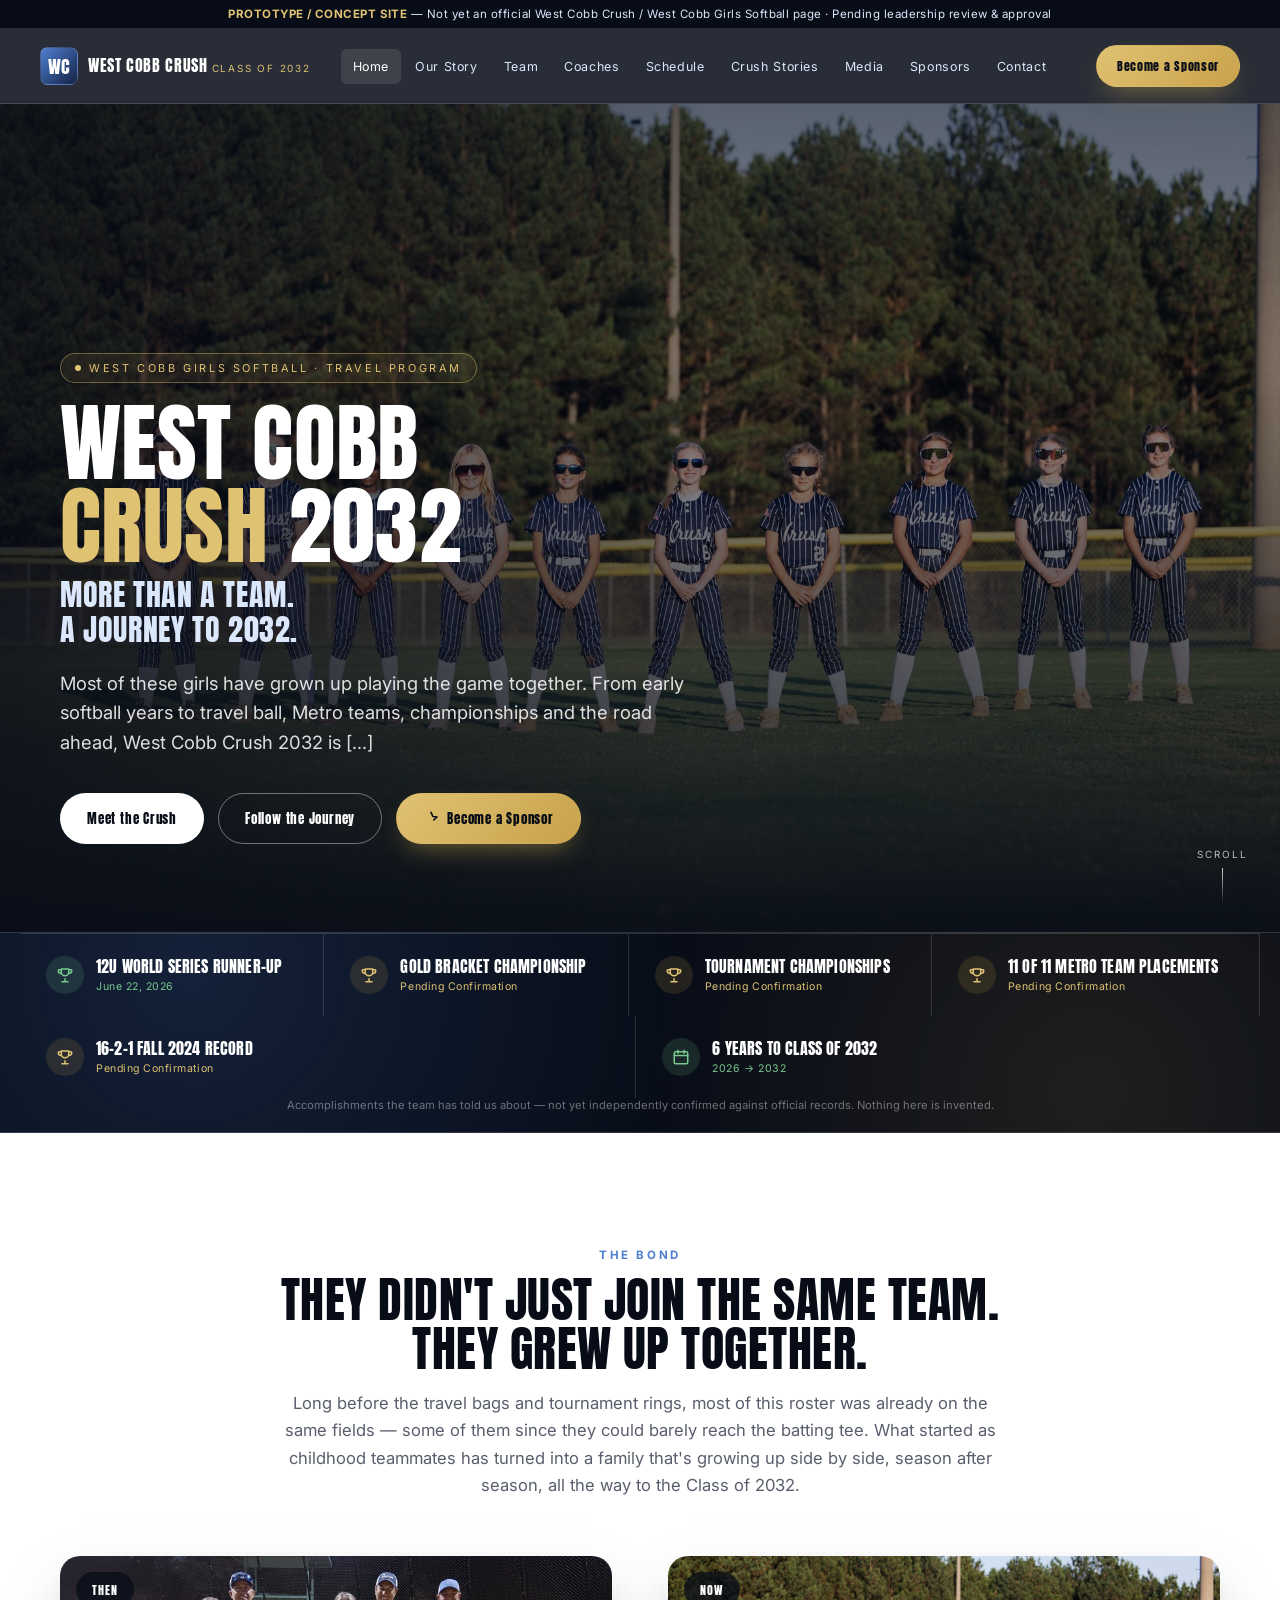
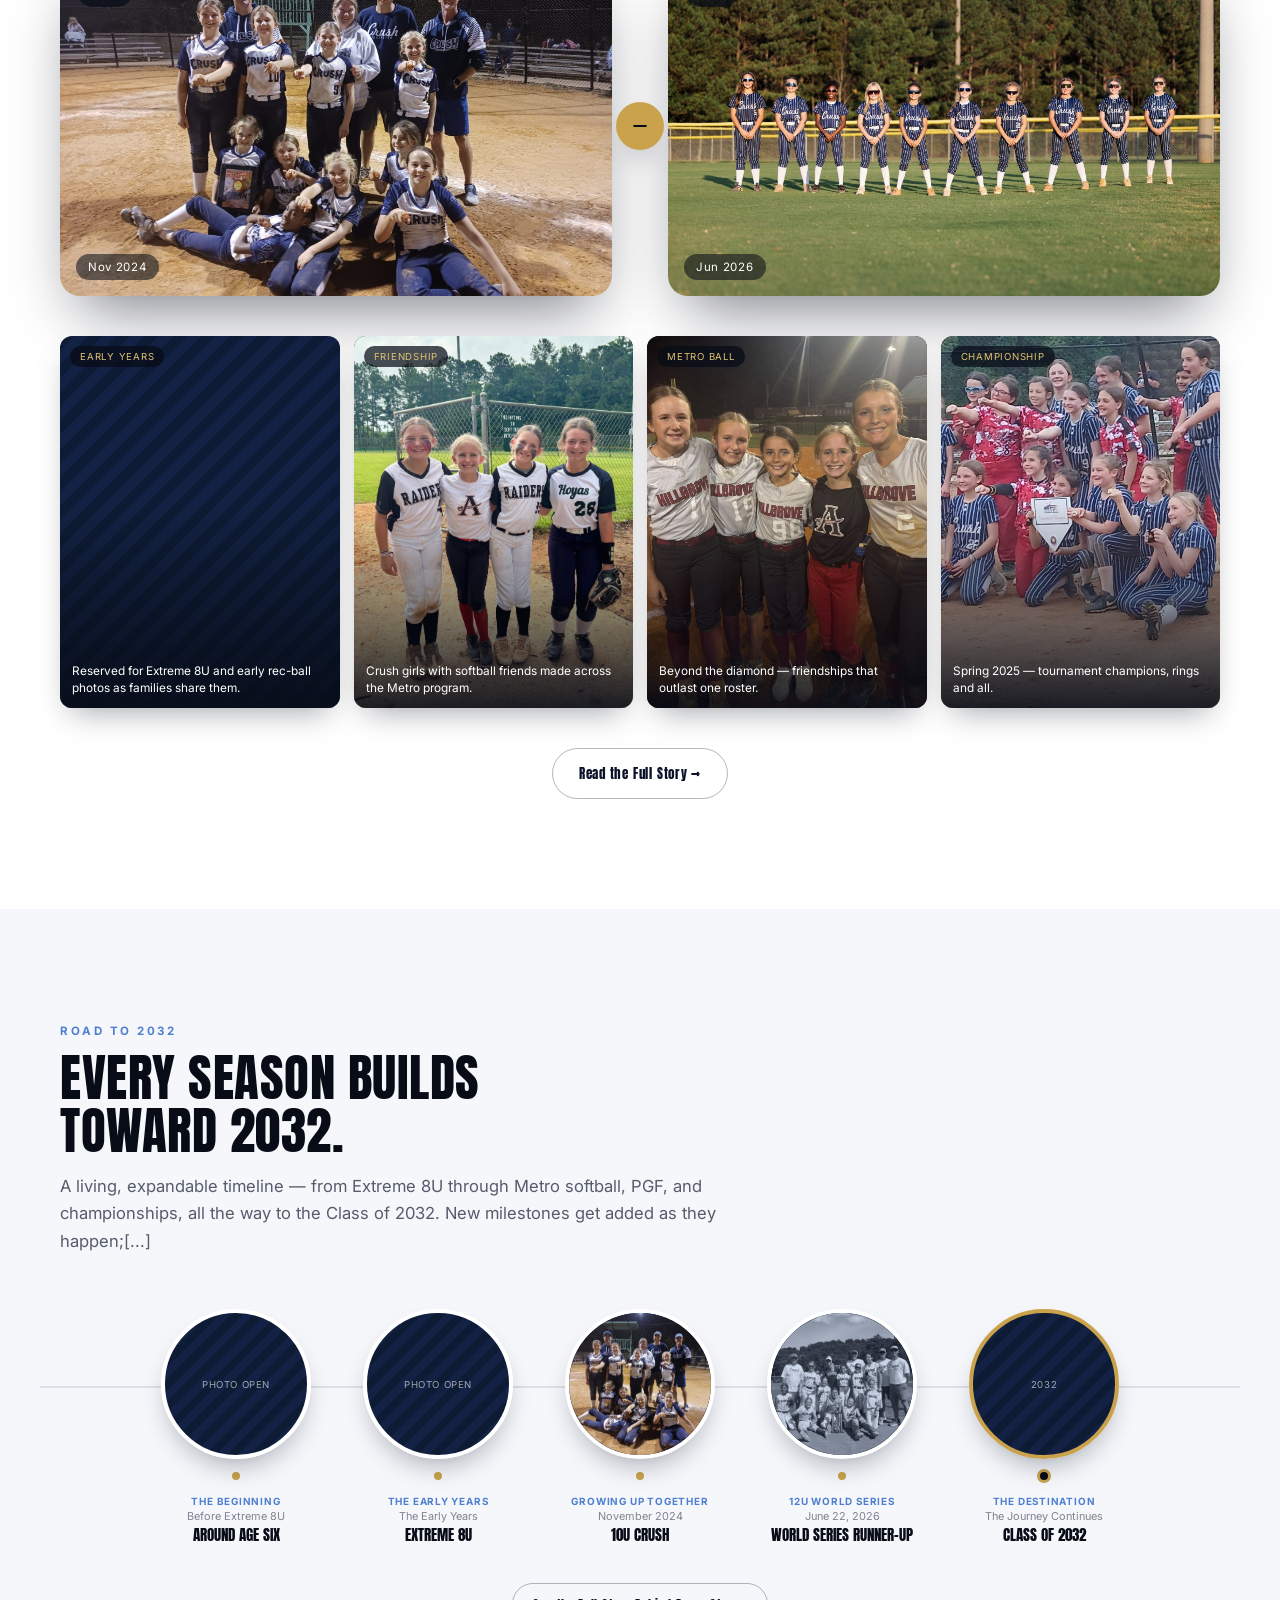
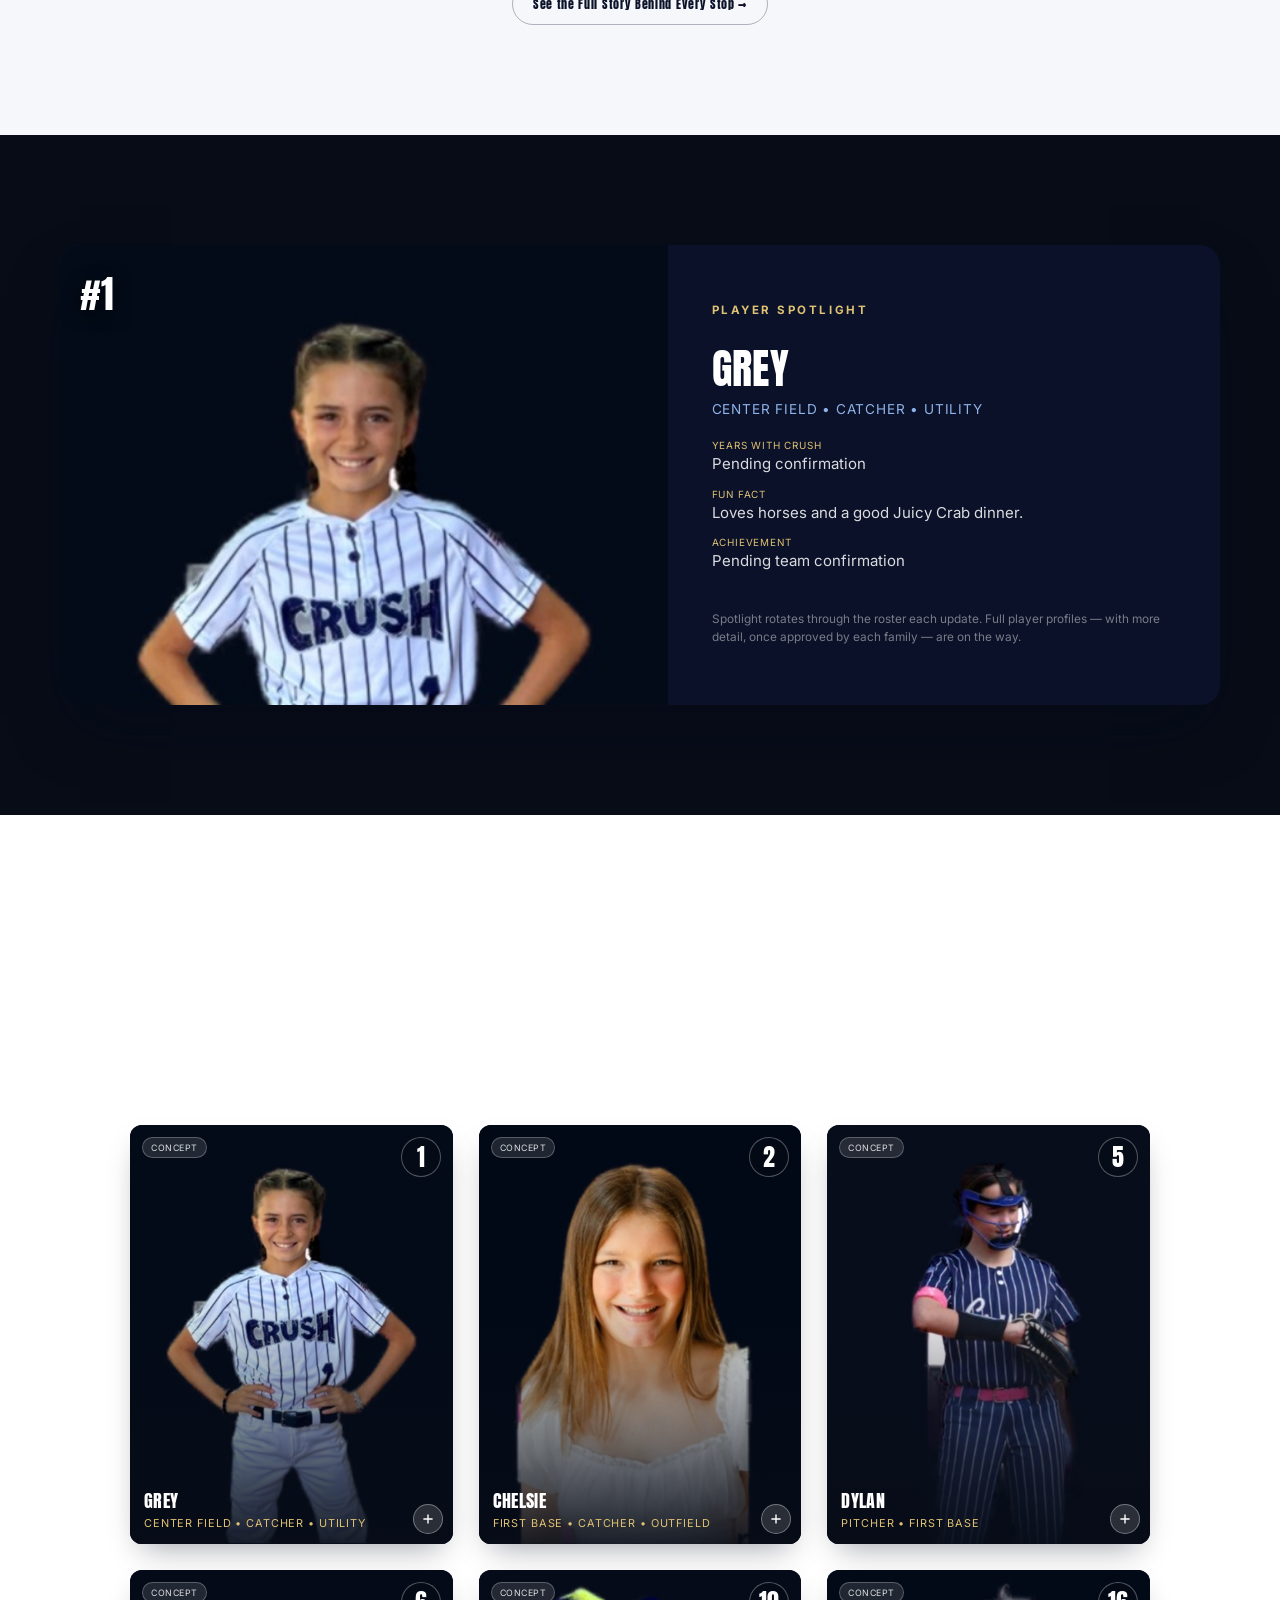
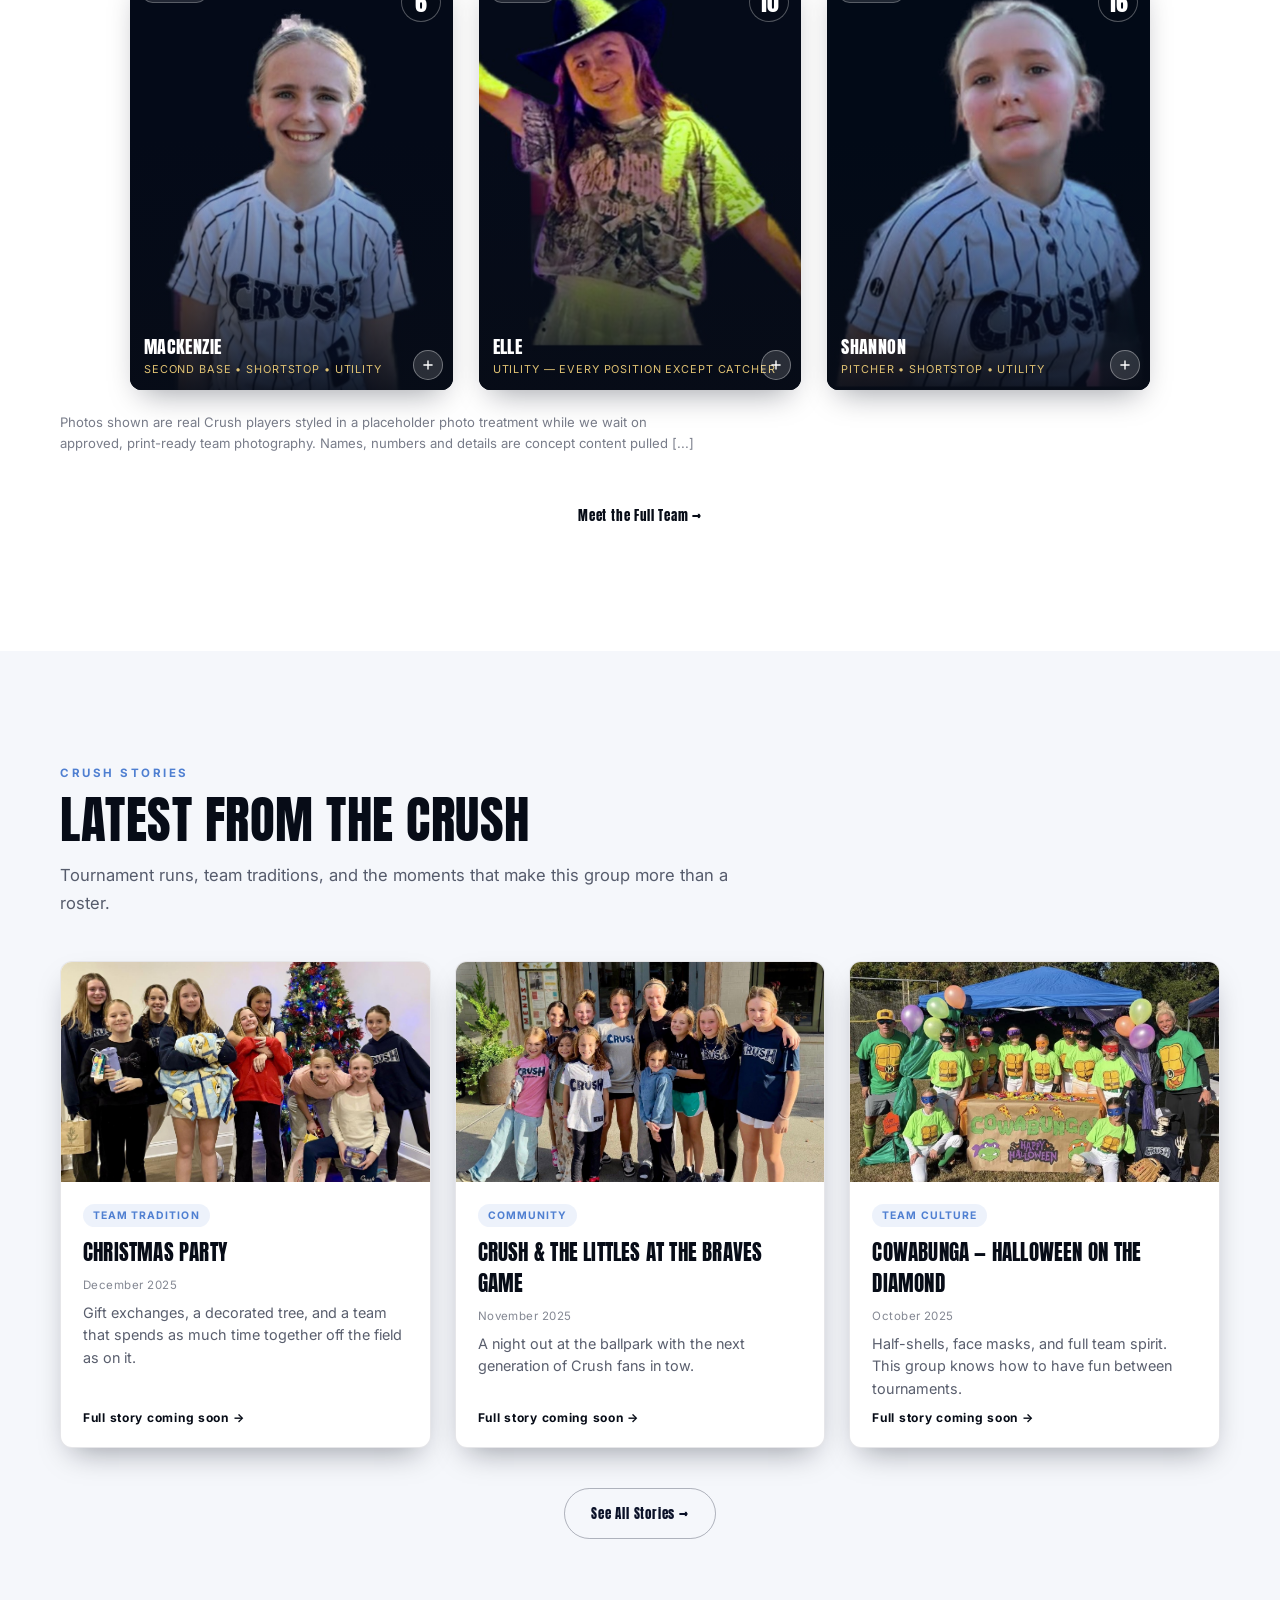
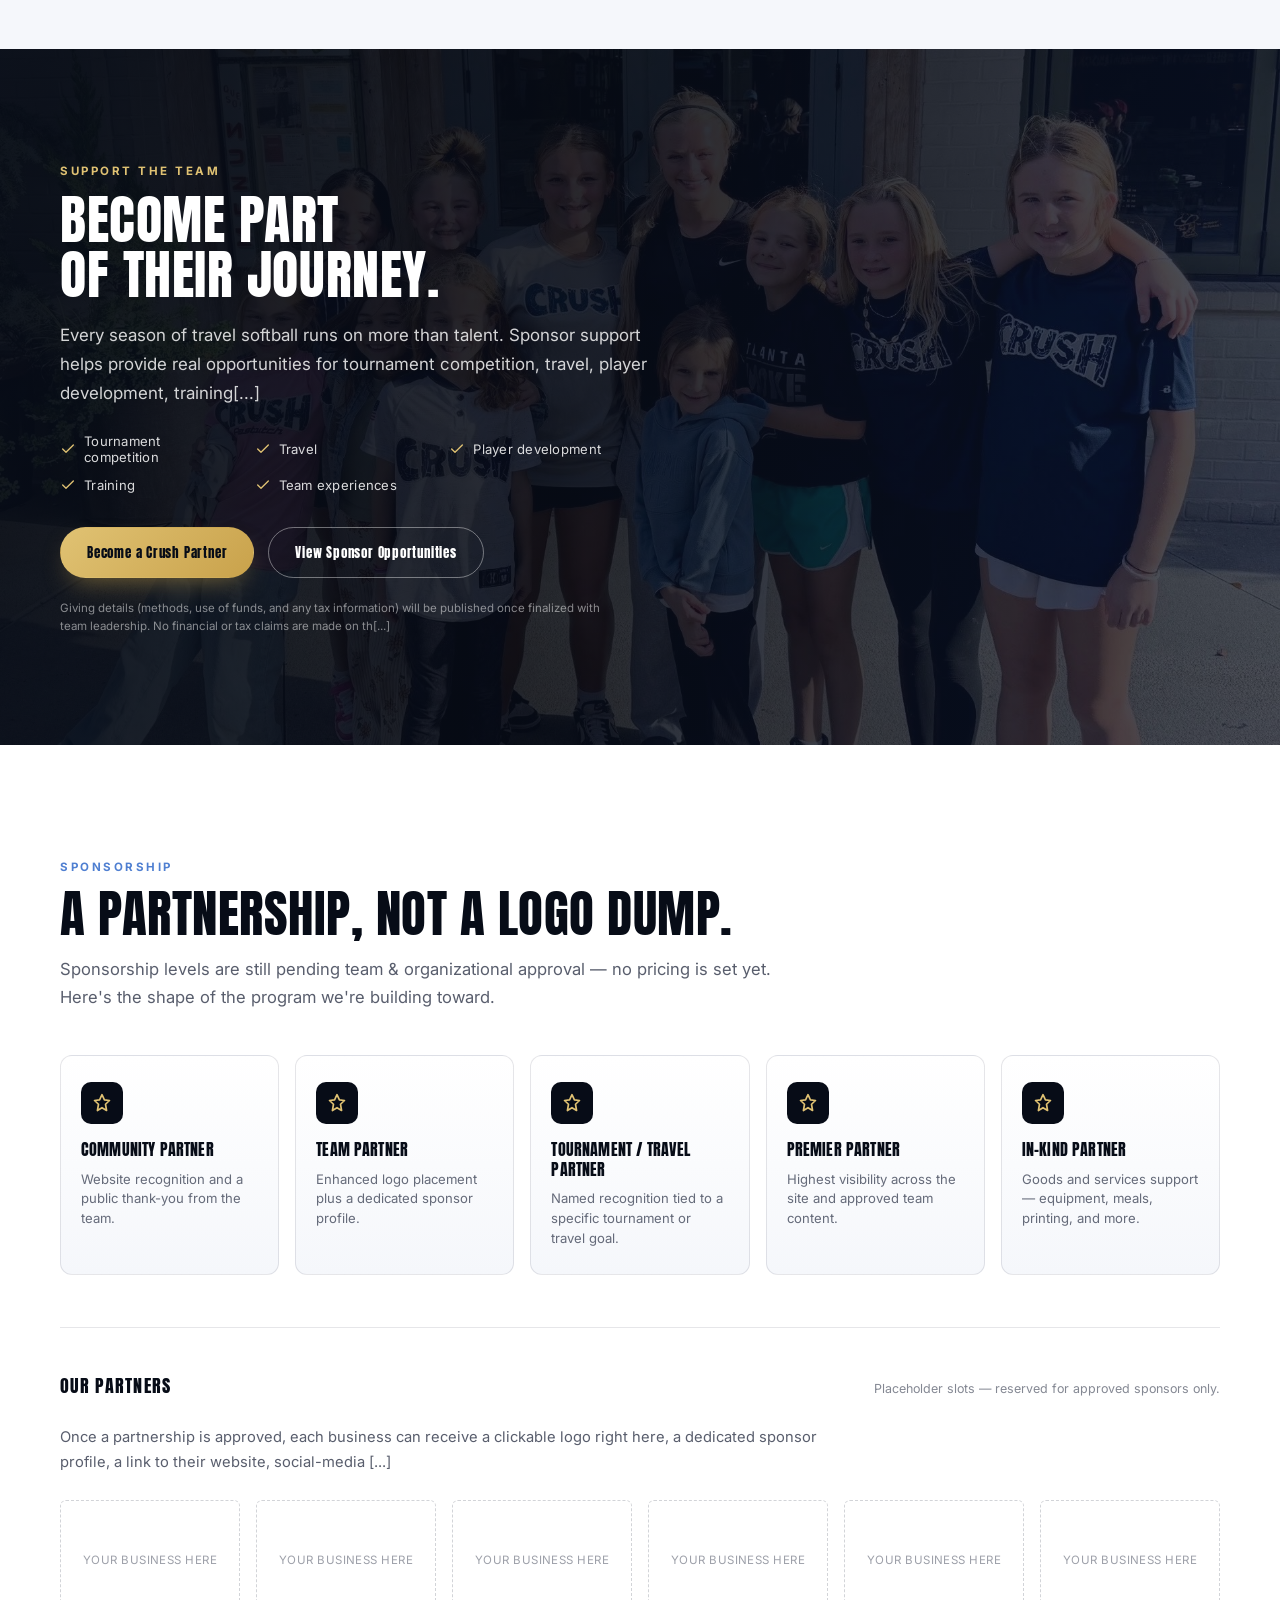
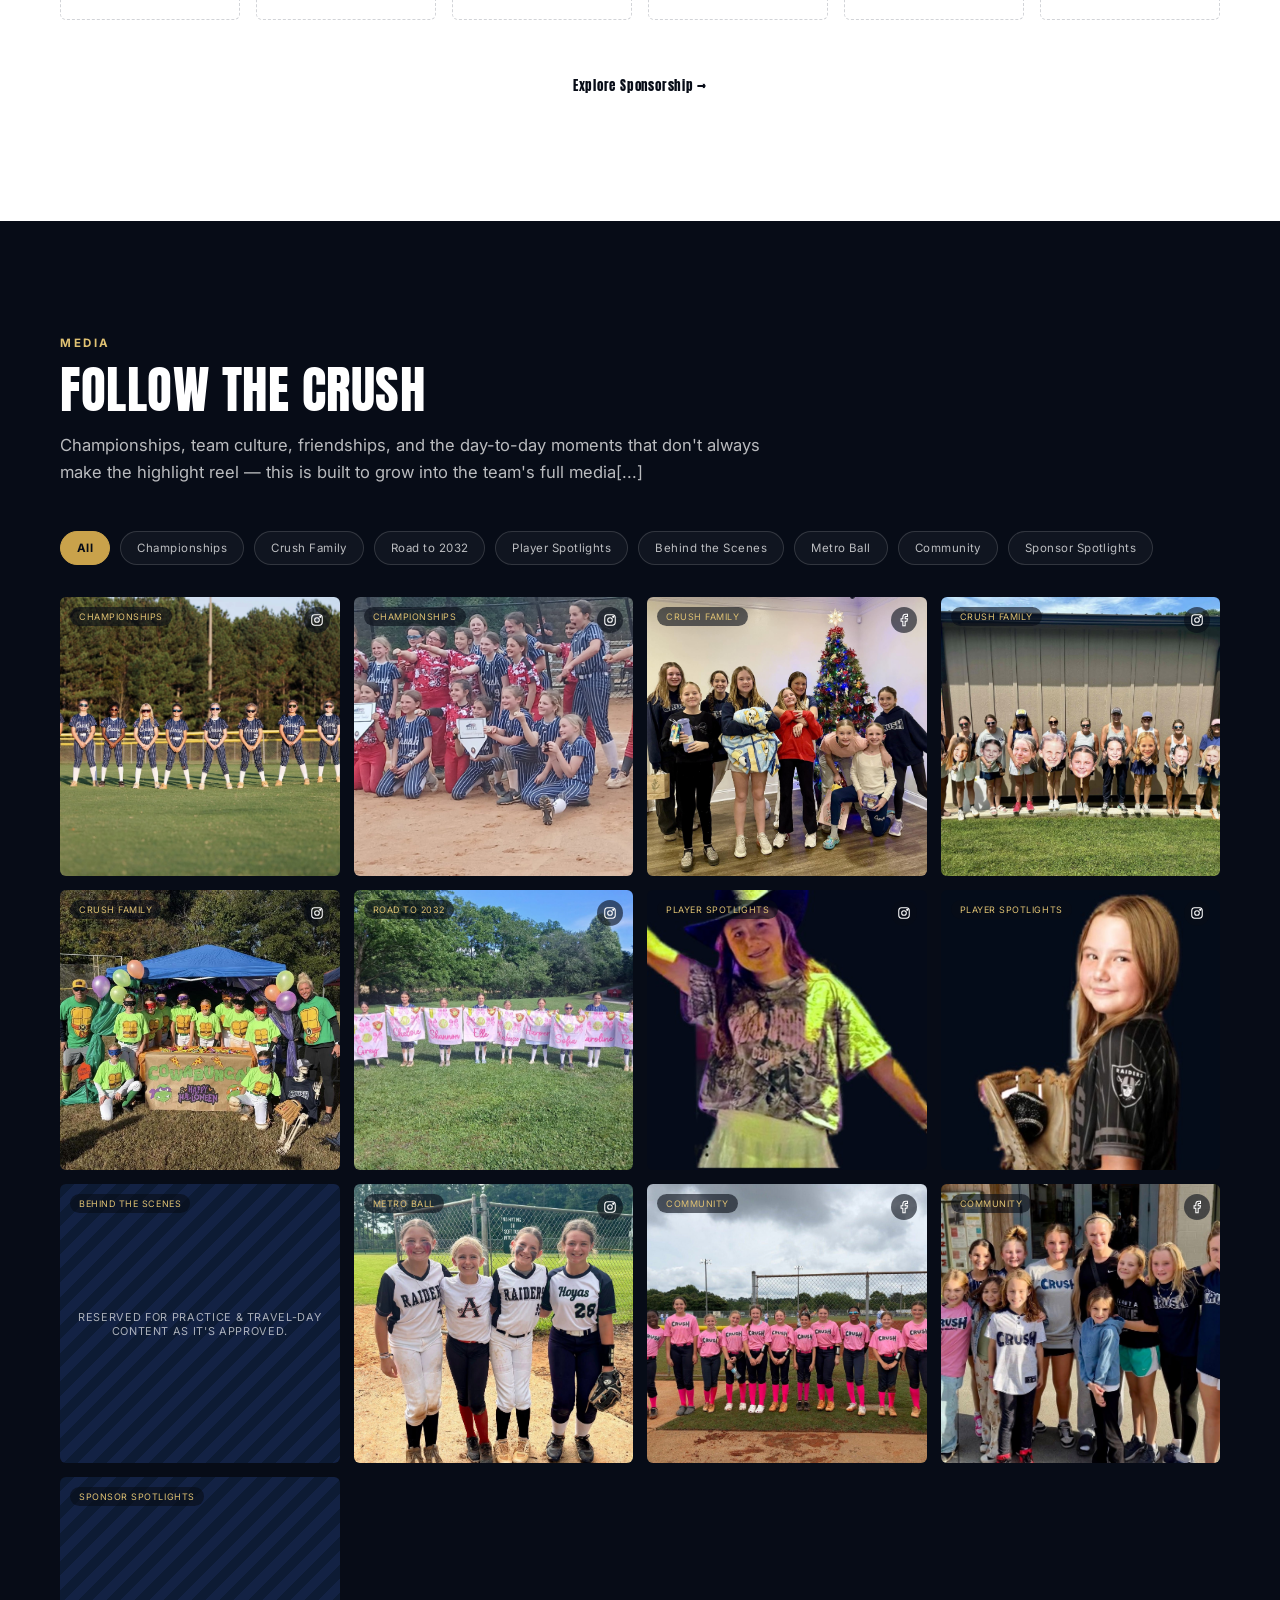
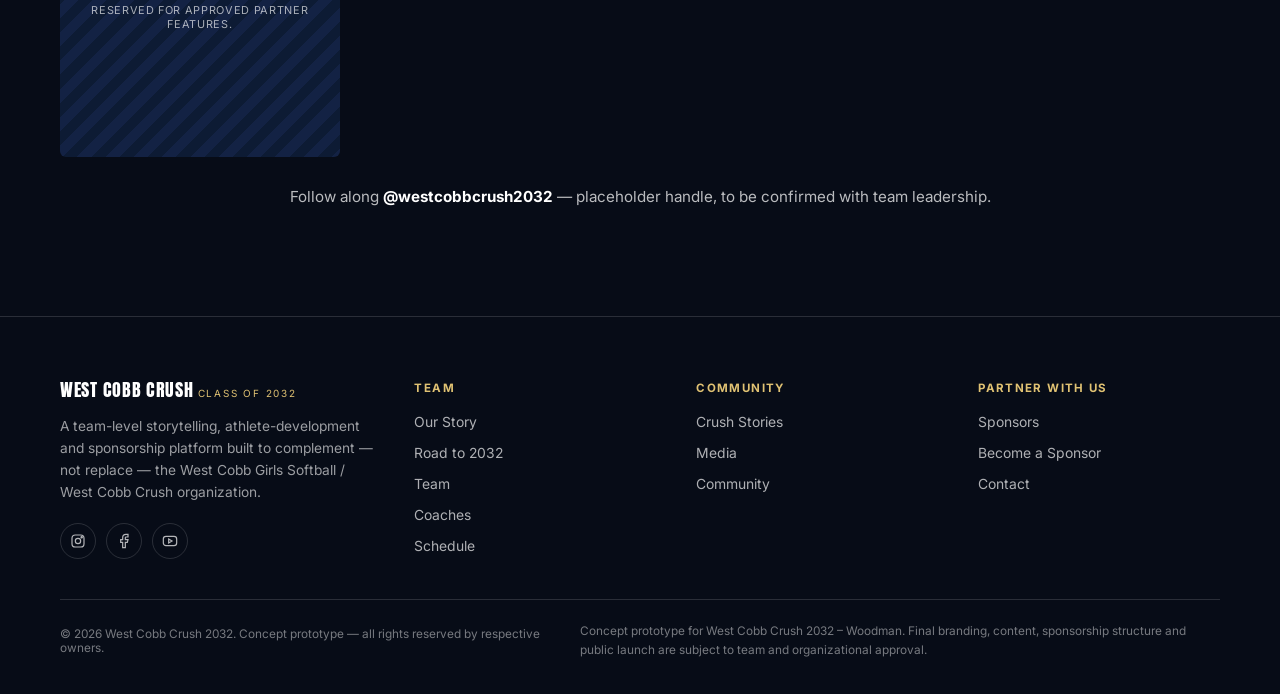
==== commit 81a722eb: "Responsive fixes: add hero <img> for responsive cropping and dimensions" ====
--- a/index.html
+++ b/index.html
@@ -26,18 +26,20 @@
        1. CINEMATIC HERO
        ================================================================= -->
   <section class="hero" id="top">
-    <div class="hero-media" role="img" aria-label="West Cobb Crush players celebrating on the infield with a championship trophy"></div>
+    <div class="hero-media" role="img" aria-label="West Cobb Crush players celebrating on the infield with a championship trophy">
+      <img src="assets/photos/hero.jpg" alt="West Cobb Crush players celebrating on the infield with a championship trophy" class="responsive-img" loading="eager" width="1600" height="900">
+    </div>
     <div class="hero-scrim"></div>
     <div class="hero-content">
       <span class="eyebrow"><span class="dot"></span> West Cobb Girls Softball &middot; Travel Program</span>
       <h1>WEST COBB<br><span class="accent">CRUSH</span> 2032</h1>
       <p class="tagline">More than a team.<br>A journey to 2032.</p>
-      <p class="lede">Most of these girls have grown up playing the game together. From early softball years to travel ball, Metro teams, championships and the road ahead, West Cobb Crush 2032 is building something bigger than a season.</p>
+      <p class="lede">Most of these girls have grown up playing the game together. From early softball years to travel ball, Metro teams, championships and the road ahead, West Cobb Crush 2032 is [...]
       <div class="hero-ctas">
         <a href="team.html" class="btn btn-primary">Meet the Crush</a>
         <a href="our-story.html" class="btn btn-outline">Follow the Journey</a>
         <a href="become-a-sponsor.html" class="btn btn-gold btn-emphasis">
-          <svg viewBox="0 0 24 24" width="16" height="16" fill="none" stroke="currentColor" stroke-width="2.4" stroke-linecap="round" stroke-linejoin="round"><path d="M12 2l2.9 6.3L21 9l-4.8 4.5L17.5 21 12 17.6 6.5 21l1.3-7.5L3 9l6.1-.7z"/></svg>
+          <svg viewBox="0 0 24 24" width="16" height="16" fill="none" stroke="currentColor" stroke-width="2.4" stroke-linecap="round" stroke-linejoin="round"><path d="M12 2l2.9 6.3L21 9l-4.8 4.5L1[...]"/></svg>
           Become a Sponsor
         </a>
       </div>
@@ -75,7 +77,7 @@
       <div class="then-now" data-reveal>
         <div class="then-now-panel then" id="thenPanel"></div>
         <div class="then-now-arrow" aria-hidden="true">
-          <svg viewBox="0 0 24 24" width="20" height="20" fill="none" stroke="currentColor" stroke-width="2.5" stroke-linecap="round" stroke-linejoin="round"><line x1="5" y1="12" x2="19" y2="12"/><polyline points="12 5 19 12 12 19"/></svg>
+          <svg viewBox="0 0 24 24" width="20" height="20" fill="none" stroke="currentColor" stroke-width="2.5" stroke-linecap="round" stroke-linejoin="round"><line x1="5" y1="12" x2="19" y2="12"/>[...]</svg>
         </div>
         <div class="then-now-panel now" id="nowPanel"></div>
       </div>
@@ -96,7 +98,7 @@
       <div class="section-head" data-reveal>
         <span class="kicker">Road to 2032</span>
         <h2>Every season builds<br>toward 2032.</h2>
-        <p class="desc">A living, expandable timeline — from Extreme 8U through Metro softball, PGF, and championships, all the way to the Class of 2032. New milestones get added as they happen; nothing here is a finished story yet.</p>
+        <p class="desc">A living, expandable timeline — from Extreme 8U through Metro softball, PGF, and championships, all the way to the Class of 2032. New milestones get added as they happen;[...]
       </div>
     </div>
 
@@ -125,13 +127,13 @@
       <div class="section-head" data-reveal>
         <span class="kicker">The Roster</span>
         <h2>Meet the Crush</h2>
-        <p class="desc">A preview of the athletes behind the name. Every player profile on this site is built field-by-field so each family can choose exactly what's public — nothing publishes without approval.</p>
+        <p class="desc">A preview of the athletes behind the name. Every player profile on this site is built field-by-field so each family can choose exactly what's public — nothing publishes [...]
       </div>
 
       <div class="roster-grid" id="rosterGrid" data-reveal></div>
 
       <p class="roster-footnote">
-        Photos shown are real Crush players styled in a placeholder photo treatment while we wait on approved, print-ready team photography. Names, numbers and details are concept content pulled from materials already shared with families and are <strong>pending individual parent approval</strong> before publishing live.
+        Photos shown are real Crush players styled in a placeholder photo treatment while we wait on approved, print-ready team photography. Names, numbers and details are concept content pulled [...]
       </p>
 
       <div class="roster-actions">
@@ -167,13 +169,13 @@
       <div class="fuel-content" data-reveal>
         <span class="kicker on-dark">Support the Team</span>
         <h2>Become part<br>of their journey.</h2>
-        <p class="lede">Every season of travel softball runs on more than talent. Sponsor support helps provide real opportunities for tournament competition, travel, player development, training, and the team experiences that turn a roster into a family — all the way to 2032.</p>
+        <p class="lede">Every season of travel softball runs on more than talent. Sponsor support helps provide real opportunities for tournament competition, travel, player development, training[...]
         <ul class="fuel-list" id="fuelList"></ul>
         <div class="fuel-ctas">
           <a href="become-a-sponsor.html" class="btn btn-gold btn-emphasis">Become a Crush Partner</a>
           <a href="sponsors.html" class="btn btn-outline">View Sponsor Opportunities</a>
         </div>
-        <p class="fuel-disclaimer">Giving details (methods, use of funds, and any tax information) will be published once finalized with team leadership. No financial or tax claims are made on this prototype.</p>
+        <p class="fuel-disclaimer">Giving details (methods, use of funds, and any tax information) will be published once finalized with team leadership. No financial or tax claims are made on th[...]
       </div>
     </div>
   </section>
@@ -196,7 +198,7 @@
           <h3>Our Partners</h3>
           <span>Placeholder slots — reserved for approved sponsors only.</span>
         </div>
-        <p class="sponsor-benefits-copy">Once a partnership is approved, each business can receive a clickable logo right here, a dedicated sponsor profile, a link to their website, social-media recognition, featured partner content, and an approved special offer or coupon for Crush families.</p>
+        <p class="sponsor-benefits-copy">Once a partnership is approved, each business can receive a clickable logo right here, a dedicated sponsor profile, a link to their website, social-media [...]
         <div class="logo-grid" id="logoGrid"></div>
       </div>
 
@@ -214,7 +216,7 @@
       <div class="section-head" data-reveal>
         <span class="kicker on-dark">Media</span>
         <h2 class="on-dark">Follow the Crush</h2>
-        <p class="desc on-dark">Championships, team culture, friendships, and the day-to-day moments that don't always make the highlight reel — this is built to grow into the team's full media hub.</p>
+        <p class="desc on-dark">Championships, team culture, friendships, and the day-to-day moments that don't always make the highlight reel — this is built to grow into the team's full media[...]
       </div>
       <div class="media-filters" id="mediaFilters" data-reveal></div>
       <div class="social-grid" id="socialGrid" data-reveal></div>
--- a/styles.css
+++ b/styles.css
@@ -247,7 +247,7 @@
   position:absolute; inset:0;
   background-image:url('assets/photos/hero.jpg');
   background-size:cover;
-  background-position:center 18%;
+  background-position:center 32%;
   transform:scale(1.04);
 }
 .hero-scrim{
